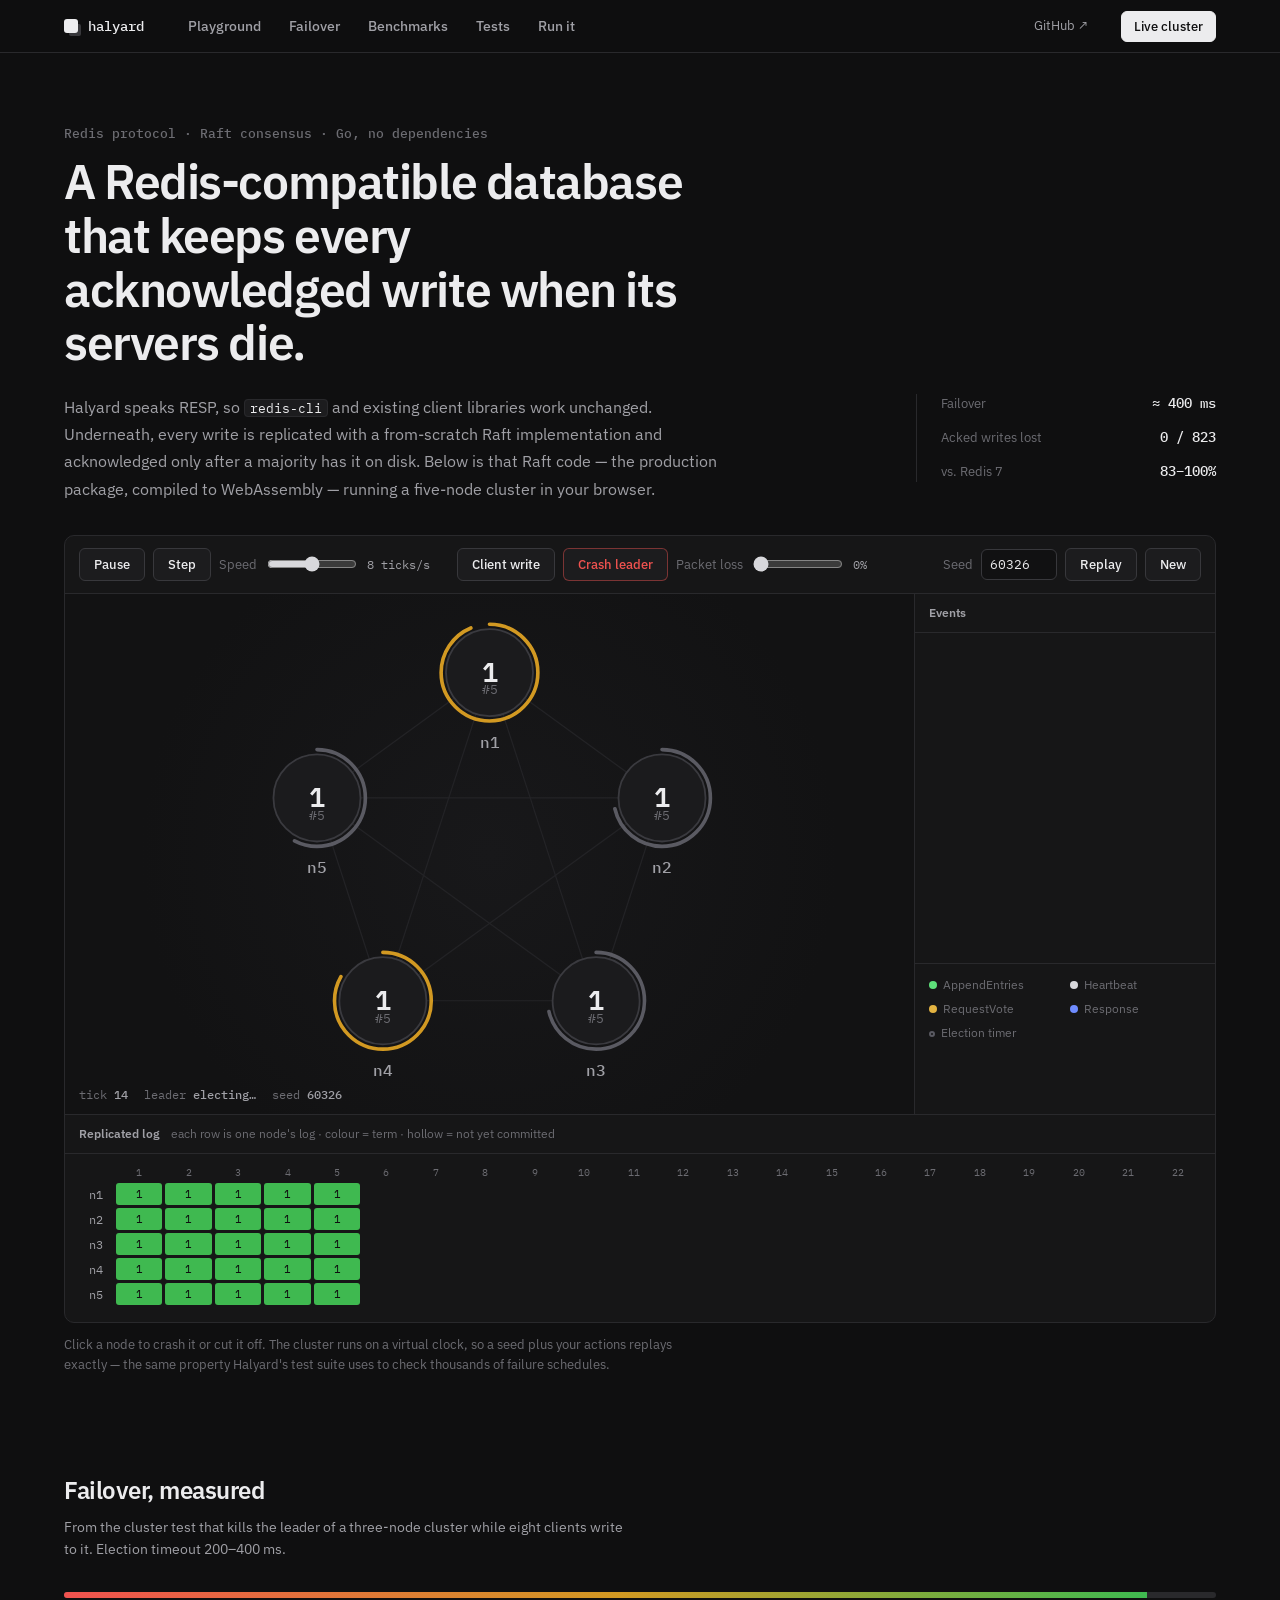
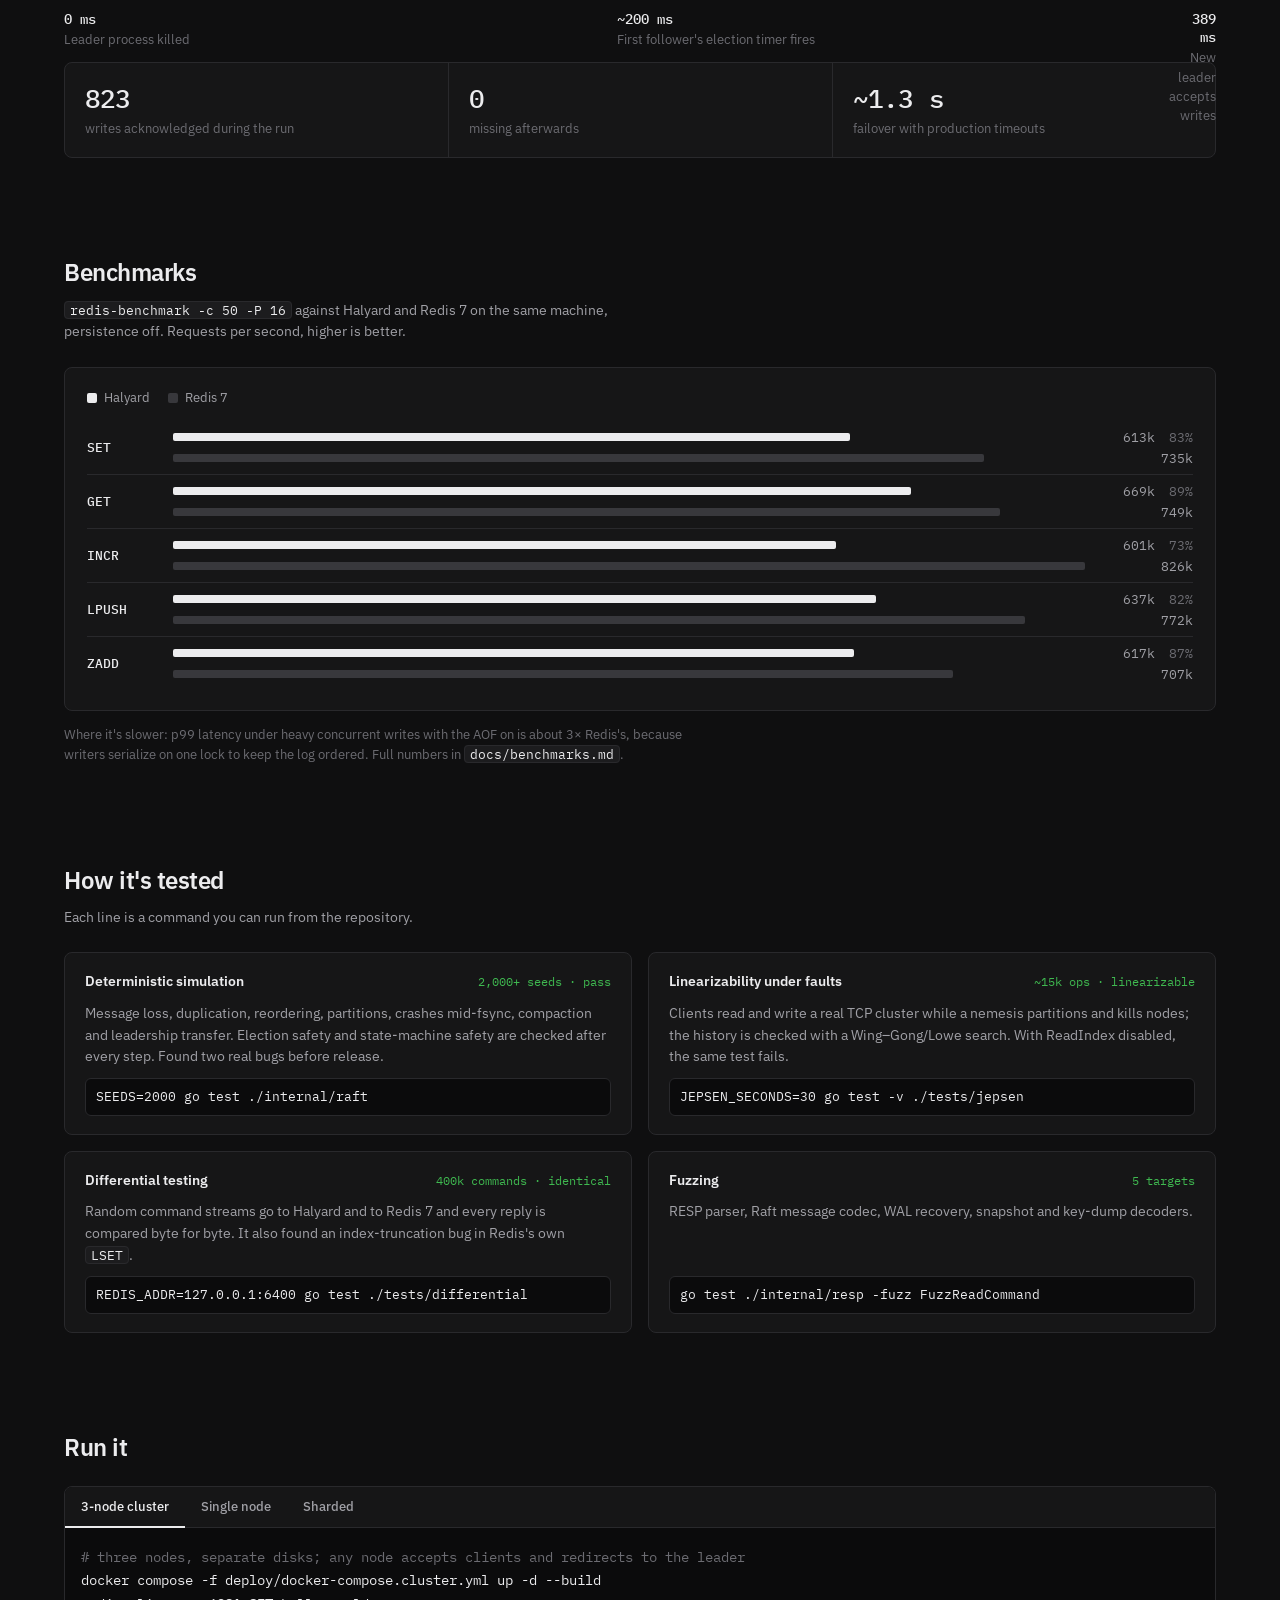
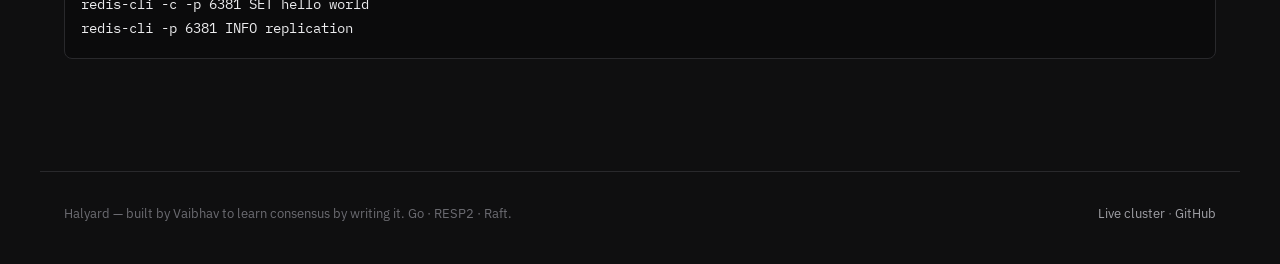
==== web/index.html @ e12160cb "Raft playground: production raft package compiled to WebAssembly, interactive 5-node cluster; landin" ====
<!doctype html>
<html lang="en">
<head>
  <meta charset="utf-8">
  <meta name="viewport" content="width=device-width, initial-scale=1">
  <title>Halyard — a Redis-compatible database replicated with Raft</title>
  <meta name="description" content="Halyard is a Redis-compatible database written from scratch in Go and replicated with Raft. Run its real consensus code in your browser.">
  <meta property="og:title" content="Halyard — a Redis-compatible database replicated with Raft">
  <meta property="og:description" content="Run Halyard's real Raft implementation in your browser: crash nodes, cut the network, and watch it recover.">
  <meta property="og:type" content="website">
  <meta name="twitter:card" content="summary">
  <meta name="theme-color" content="#0f0f10">
  <link rel="preconnect" href="https://fonts.googleapis.com">
  <link rel="preconnect" href="https://fonts.gstatic.com" crossorigin>
  <link href="https://fonts.googleapis.com/css2?family=IBM+Plex+Mono:wght@400;500&family=IBM+Plex+Sans:wght@400;500;600&display=swap" rel="stylesheet">
  <link rel="stylesheet" href="style.css?v=10">
  <link rel="stylesheet" href="landing.css?v=10">
  <link rel="icon" href="data:image/svg+xml,%3Csvg xmlns='http://www.w3.org/2000/svg' viewBox='0 0 16 16'%3E%3Crect width='16' height='16' rx='3' fill='%231c1c1e'/%3E%3Crect x='4' y='4' width='8' height='8' rx='1' fill='%23ededef'/%3E%3C/svg%3E">
  <script src="wasm_exec.js"></script>
</head>
<body>
  <header class="topbar">
    <div class="wrap topbar-inner">
      <a class="wordmark" href="/"><span class="mark" aria-hidden="true"></span>halyard</a>
      <nav class="tabs" aria-label="Sections">
        <a href="#playground">Playground</a>
        <a href="#failover">Failover</a>
        <a href="#benchmarks">Benchmarks</a>
        <a href="#tests">Tests</a>
        <a href="#run">Run it</a>
      </nav>
      <a class="nav-link" href="https://github.com/tzar-beep" target="_blank" rel="noopener">GitHub ↗</a>
      <a class="btn btn-primary nav-cta" href="cluster.html">Live cluster</a>
    </div>
  </header>

  <main>
    <section class="intro wrap">
      <p class="eyebrow">Redis protocol · Raft consensus · Go, no dependencies</p>
      <h1>A Redis-compatible database that keeps every acknowledged write when its servers die.</h1>
      <div class="intro-grid">
        <p class="lede">Halyard speaks RESP, so <code>redis-cli</code> and existing client libraries work unchanged.
          Underneath, every write is replicated with a from-scratch Raft implementation and acknowledged only after a
          majority has it on disk. Below is that Raft code — the production package, compiled to WebAssembly — running
          a five-node cluster in your browser.</p>
        <dl class="facts">
          <div><dt>Failover</dt><dd>≈ 400 ms</dd></div>
          <div><dt>Acked writes lost</dt><dd>0 / 823</dd></div>
          <div><dt>vs. Redis 7</dt><dd>83–100%</dd></div>
        </dl>
      </div>
    </section>

    <section class="wrap" id="playground">
      <div class="pg" id="pg">
        <div class="pg-bar">
          <div class="pg-group">
            <button class="btn" id="pg-play">Pause</button>
            <button class="btn" id="pg-step" title="Advance one tick">Step</button>
            <label class="pg-range">Speed <input id="pg-speed" type="range" min="0" max="4" value="2"><span id="pg-speed-v">8 ticks/s</span></label>
          </div>
          <div class="pg-group">
            <button class="btn" id="pg-write">Client write</button>
            <button class="btn btn-danger" id="pg-kill">Crash leader</button>
            <label class="pg-range">Packet loss <input id="pg-loss" type="range" min="0" max="60" value="0"><span id="pg-loss-v">0%</span></label>
          </div>
          <div class="pg-group pg-seed">
            <label>Seed <input id="pg-seed" inputmode="numeric" spellcheck="false"></label>
            <button class="btn" id="pg-reset" title="Replay this seed">Replay</button>
            <button class="btn" id="pg-random">New</button>
          </div>
        </div>

        <div class="pg-main">
          <div class="pg-stage">
            <svg id="pg-svg" viewBox="0 0 520 430" role="img" aria-label="Five-node Raft cluster">
              <g class="pg-mesh"></g><g class="pg-msgs"></g><g class="pg-nodes"></g>
            </svg>
            <div class="pg-menu" id="pg-menu" hidden>
              <div class="pg-menu-title"></div>
              <button data-a="crash">Crash</button>
              <button data-a="isolate">Partition</button>
            </div>
            <div class="pg-status">
              <span>tick <b id="pg-tick">0</b></span><span>leader <b id="pg-leader">—</b></span><span>seed <b id="pg-seed-now">—</b></span>
            </div>
            <div class="pg-loading" id="pg-loading">Loading Raft (WebAssembly)…</div>
          </div>
          <aside class="pg-side">
            <div class="pg-side-head">Events</div>
            <ol class="pg-feed" id="pg-feed"></ol>
            <div class="pg-key">
              <span><i class="k app"></i>AppendEntries</span><span><i class="k hb"></i>Heartbeat</span>
              <span><i class="k vote"></i>RequestVote</span><span><i class="k ack"></i>Response</span>
              <span><i class="k ring"></i>Election timer</span>
            </div>
          </aside>
        </div>

        <div class="pg-logwrap">
          <div class="pg-side-head">Replicated log <span>each row is one node's log · colour = term · hollow = not yet committed</span></div>
          <div class="pg-log" id="pg-log"></div>
        </div>
      </div>
      <p class="caption">Click a node to crash it or cut it off. The cluster runs on a virtual clock, so a seed plus your
        actions replays exactly — the same property Halyard's test suite uses to check thousands of failure schedules.</p>
    </section>

    <section class="wrap block-lg" id="failover">
      <h2>Failover, measured</h2>
      <p class="section-lede">From the cluster test that kills the leader of a three-node cluster while eight clients write
        to it. Election timeout 200–400 ms.</p>
      <div class="timeline">
        <div class="tl-track"><i class="tl-a"></i><i class="tl-b"></i></div>
        <div class="tl-marks">
          <div style="left:0%"><b>0 ms</b><span>Leader process killed</span></div>
          <div style="left:48%"><b>~200 ms</b><span>First follower's election timer fires</span></div>
          <div style="left:100%" class="end"><b>389 ms</b><span>New leader accepts writes</span></div>
        </div>
      </div>
      <div class="numbers">
        <div><b>823</b><span>writes acknowledged during the run</span></div>
        <div><b>0</b><span>missing afterwards</span></div>
        <div><b>~1.3 s</b><span>failover with production timeouts</span></div>
      </div>
    </section>

    <section class="wrap block-lg" id="benchmarks">
      <h2>Benchmarks</h2>
      <p class="section-lede"><code>redis-benchmark -c 50 -P 16</code> against Halyard and Redis 7 on the same machine,
        persistence off. Requests per second, higher is better.</p>
      <div class="bench">
        <div class="bench-legend"><span><i class="h"></i>Halyard</span><span><i class="r"></i>Redis 7</span></div>
        <div id="bench-rows"></div>
      </div>
      <p class="fine">Where it's slower: p99 latency under heavy concurrent writes with the AOF on is about 3× Redis's,
        because writers serialize on one lock to keep the log ordered. Full numbers in <code>docs/benchmarks.md</code>.</p>
    </section>

    <section class="wrap block-lg" id="tests">
      <h2>How it's tested</h2>
      <p class="section-lede">Each line is a command you can run from the repository.</p>
      <div class="tests">
        <div class="test">
          <div class="test-head"><b>Deterministic simulation</b><span class="pass">2,000+ seeds · pass</span></div>
          <p>Message loss, duplication, reordering, partitions, crashes mid-fsync, compaction and leadership transfer.
            Election safety and state-machine safety are checked after every step. Found two real bugs before release.</p>
          <code class="cmd">SEEDS=2000 go test ./internal/raft</code>
        </div>
        <div class="test">
          <div class="test-head"><b>Linearizability under faults</b><span class="pass">~15k ops · linearizable</span></div>
          <p>Clients read and write a real TCP cluster while a nemesis partitions and kills nodes; the history is checked
            with a Wing–Gong/Lowe search. With ReadIndex disabled, the same test fails.</p>
          <code class="cmd">JEPSEN_SECONDS=30 go test -v ./tests/jepsen</code>
        </div>
        <div class="test">
          <div class="test-head"><b>Differential testing</b><span class="pass">400k commands · identical</span></div>
          <p>Random command streams go to Halyard and to Redis 7 and every reply is compared byte for byte. It also found
            an index-truncation bug in Redis's own <code>LSET</code>.</p>
          <code class="cmd">REDIS_ADDR=127.0.0.1:6400 go test ./tests/differential</code>
        </div>
        <div class="test">
          <div class="test-head"><b>Fuzzing</b><span class="pass">5 targets</span></div>
          <p>RESP parser, Raft message codec, WAL recovery, snapshot and key-dump decoders.</p>
          <code class="cmd">go test ./internal/resp -fuzz FuzzReadCommand</code>
        </div>
      </div>
    </section>

    <section class="wrap block-lg" id="run">
      <h2>Run it</h2>
      <div class="start">
        <div class="start-tabs" role="tablist">
          <button class="active" data-tab="cluster" role="tab">3-node cluster</button>
          <button data-tab="single" role="tab">Single node</button>
          <button data-tab="sharded" role="tab">Sharded</button>
        </div>
<pre class="code" data-panel="cluster"><span class="m"># three nodes, separate disks; any node accepts clients and redirects to the leader</span>
docker compose -f deploy/docker-compose.cluster.yml up -d --build
redis-cli -c -p 6381 SET hello world
redis-cli -p 6381 INFO replication</pre>
<pre class="code" data-panel="single" hidden><span class="m"># one node, append-only file fsynced every second</span>
go run ./cmd/halyard -addr :6379 -appendfsync everysec
redis-cli SET hello world</pre>
<pre class="code" data-panel="sharded" hidden><span class="m"># three Raft groups own the 16,384 hash slots; leaders spread across nodes</span>
halyard -id 1 -shards 3 -cluster 1=h1:7000/h1:6379,2=h2:7000/h2:6379,3=h3:7000/h3:6379
redis-cli -c -h h1 CLUSTER SLOTS
redis-cli -c -h h1 CLUSTER MIGRATE 5000 2   <span class="m"># move a slot while serving traffic</span></pre>
      </div>
    </section>
  </main>

  <footer class="wrap footer">
    <span>Halyard — built by Vaibhav to learn consensus by writing it. Go · RESP2 · Raft.</span>
    <span><a href="cluster.html">Live cluster</a> · <a href="https://github.com/tzar-beep" target="_blank" rel="noopener">GitHub</a></span>
  </footer>

  <script src="playground.js?v=3"></script>
  <script src="landing.js?v=10"></script>
</body>
</html>
---- web/style.css ----
:root {
  --bg: #0f0f10;
  --panel: #161617;
  --panel-2: #1c1c1e;
  --hover: #202022;
  --border: #29292c;
  --border-strong: #38383c;
  --text: #ececee;
  --text-2: #a0a0a6;
  --text-3: #6c6c72;
  --ok: #3fb950;
  --warn: #d29922;
  --err: #f0524f;
  --sans: "IBM Plex Sans", system-ui, -apple-system, "Segoe UI", sans-serif;
  --mono: "IBM Plex Mono", ui-monospace, SFMono-Regular, Menlo, Consolas, monospace;
  color-scheme: dark;
}

* { box-sizing: border-box; }
html { scroll-behavior: smooth; }
body {
  margin: 0;
  background: var(--bg);
  color: var(--text);
  font: 14px/1.55 var(--sans);
  -webkit-font-smoothing: antialiased;
}
.wrap { max-width: 1200px; margin: 0 auto; padding: 0 24px; }
a { color: inherit; text-decoration: none; }
h1, h2 { margin: 0; font-weight: 600; letter-spacing: -0.01em; }
code, .mono { font-family: var(--mono); font-size: 12.5px; }
code { color: var(--text); background: var(--panel-2); border: 1px solid var(--border); border-radius: 4px; padding: 0 5px; }

/* top bar */
.topbar { position: sticky; top: 0; z-index: 10; background: rgba(15, 15, 16, 0.92); backdrop-filter: blur(8px); border-bottom: 1px solid var(--border); }
.topbar-inner { display: flex; align-items: center; height: 52px; gap: 32px; }
.wordmark { display: flex; align-items: center; gap: 10px; font: 500 14px var(--mono); }
.mark { width: 14px; height: 14px; border-radius: 3px; background: var(--text); box-shadow: 4px 4px 0 -1px var(--border-strong); }
.version { color: var(--text-3); font-size: 12px; border: 1px solid var(--border); border-radius: 4px; padding: 0 6px; }
.tabs { display: flex; height: 100%; gap: 4px; }
.tabs a { display: flex; align-items: center; padding: 0 12px; color: var(--text-2); font-weight: 500; border-bottom: 2px solid transparent; margin-bottom: -1px; }
.tabs a:hover { color: var(--text); }
.tabs a.active { color: var(--text); border-bottom-color: var(--text); }
.status { margin-left: auto; display: flex; align-items: center; gap: 8px; font-size: 13px; color: var(--text-2); }
.sdot { width: 8px; height: 8px; border-radius: 50%; background: var(--text-3); }
.status.ok .sdot { background: var(--ok); }
.status.warn .sdot { background: var(--warn); }
.status.err .sdot { background: var(--err); }

/* layout */
.block { padding-top: 40px; scroll-margin-top: 60px; }
.page-head { display: flex; justify-content: space-between; align-items: flex-start; gap: 24px; margin-bottom: 24px; }
.page-head h1 { font-size: 22px; }
.sub { margin: 6px 0 0; color: var(--text-2); max-width: 70ch; }
.section-head { display: flex; align-items: baseline; justify-content: space-between; margin-bottom: 12px; }
.section-head h2 { font-size: 16px; }
.hint { color: var(--text-3); font-size: 12.5px; }
.grid-2 { display: grid; grid-template-columns: 1.35fr 1fr; gap: 16px; }
.grid-console { display: grid; grid-template-columns: 1.6fr 1fr; gap: 16px; }

/* buttons */
.btn {
  font: 500 13px var(--sans); padding: 7px 14px; border-radius: 6px; cursor: pointer;
  border: 1px solid var(--border-strong); background: var(--panel-2); color: var(--text);
  transition: background .12s, border-color .12s;
  white-space: nowrap;
}
.btn:hover:not(:disabled) { background: var(--hover); }
.btn-danger { color: var(--err); border-color: rgba(240, 82, 79, 0.45); }
.btn-danger:hover:not(:disabled) { background: rgba(240, 82, 79, 0.1); border-color: var(--err); }
.btn:disabled { opacity: 0.4; cursor: not-allowed; }
.btn-link { background: none; border: 0; color: var(--text-3); font: 500 12.5px var(--sans); cursor: pointer; padding: 0; }
.btn-link:hover { color: var(--text); }

/* stat strip */
.stats { display: grid; grid-template-columns: repeat(5, 1fr); border: 1px solid var(--border); border-radius: 8px; background: var(--panel); margin-bottom: 16px; }
.stat { padding: 14px 18px; border-left: 1px solid var(--border); display: flex; flex-direction: column; gap: 4px; min-width: 0; }
.stat:first-child { border-left: 0; }
.label { font-size: 12px; color: var(--text-3); }
.value { font: 500 22px var(--mono); font-variant-numeric: tabular-nums; letter-spacing: -0.02em; white-space: nowrap; overflow: hidden; text-overflow: ellipsis; }
.value.ok { color: var(--ok); }

/* panels */
.panel { background: var(--panel); border: 1px solid var(--border); border-radius: 8px; padding: 16px 18px; min-width: 0; }
.panel.flush { padding: 0; overflow: hidden; }
.panel-head { display: flex; align-items: center; justify-content: space-between; gap: 12px; margin-bottom: 12px; }
.panel-head h2 { font-size: 13px; font-weight: 600; color: var(--text); }
.panel-head.pad { padding: 16px 18px 0; }
.tag { font: 500 11px var(--mono); color: var(--text-3); border: 1px solid var(--border); border-radius: 4px; padding: 1px 6px; }
.note { margin: 0 0 14px; color: var(--text-2); font-size: 13px; }
.legend { display: flex; gap: 14px; font-size: 12px; color: var(--text-3); }
.legend i { display: inline-block; width: 7px; height: 7px; border-radius: 50%; margin-right: 6px; vertical-align: 1px; }
.legend i.ok { background: var(--ok); } .legend i.neutral { background: var(--text-2); } .legend i.err { background: var(--err); }

/* topology */
#topo { display: block; width: 100%; height: auto; }
.t-edge { stroke: var(--border-strong); stroke-width: 1.5; }
.t-flow { stroke: var(--ok); stroke-width: 1.5; stroke-dasharray: 3 9; animation: flow 1.2s linear infinite; }
@keyframes flow { to { stroke-dashoffset: -12; } }
.t-box { fill: var(--panel-2); stroke: var(--border-strong); stroke-width: 1; }
.t-box.leader { stroke: var(--ok); }
.t-box.down { stroke: var(--err); stroke-dasharray: 4 4; fill: var(--panel); }
.t-box.candidate, .t-box.pre-candidate { stroke: var(--warn); }
.t-name { font: 500 14px var(--mono); fill: var(--text); }
.t-role { font: 400 12px var(--sans); fill: var(--text-3); }
.t-role.leader { fill: var(--ok); } .t-role.down { fill: var(--err); } .t-role.candidate { fill: var(--warn); }
.t-meta { font: 400 11px var(--mono); fill: var(--text-3); }
.t-dot { fill: var(--text-3); }
.t-dot.leader { fill: var(--ok); } .t-dot.down { fill: var(--err); } .t-dot.candidate { fill: var(--warn); }

/* failover */
.failover { border: 1px solid var(--border); border-radius: 6px; padding: 12px 14px; background: var(--panel-2); margin-bottom: 14px; display: grid; grid-template-columns: 1fr auto; gap: 6px 12px; }
.fo-state { font-weight: 500; }
.fo-time { font: 500 13px var(--mono); color: var(--text-2); }
.fo-bar { grid-column: 1 / -1; height: 3px; background: var(--border); border-radius: 2px; overflow: hidden; }
.fo-bar i { display: block; height: 100%; width: 0; background: var(--text-3); transition: width .1s linear; }
.fo-sub { grid-column: 1 / -1; font-size: 12.5px; color: var(--text-3); }
.failover.active .fo-state { color: var(--warn); }
.failover.active .fo-bar i { background: var(--warn); }
.failover.done .fo-state { color: var(--ok); }
.failover.done .fo-bar i { background: var(--ok); }

/* tables */
.table-wrap { overflow-x: auto; }
table { width: 100%; border-collapse: collapse; }
th { text-align: left; font-size: 12px; font-weight: 500; color: var(--text-3); padding: 9px 14px; border-bottom: 1px solid var(--border); white-space: nowrap; }
td { padding: 10px 14px; border-bottom: 1px solid var(--border); white-space: nowrap; }
tbody tr:last-child td { border-bottom: 0; }
tbody tr:hover td { background: rgba(255, 255, 255, 0.015); }
.r { text-align: right; }
.data td.num { font: 13px var(--mono); text-align: right; font-variant-numeric: tabular-nums; }
.data td.addr { font: 12.5px var(--mono); color: var(--text-2); }
.data td.name { font: 500 13px var(--mono); }
.mini th, .mini td { padding: 7px 0; font-size: 12.5px; }
.mini td { font-family: var(--mono); color: var(--text-2); }
.mini td:first-child { color: var(--text); }
.empty { color: var(--text-3) !important; font-family: var(--sans) !important; }
.role { display: inline-flex; align-items: center; gap: 7px; font-size: 13px; }
.role::before { content: ""; width: 7px; height: 7px; border-radius: 50%; background: var(--text-3); }
.role.leader { color: var(--ok); } .role.leader::before { background: var(--ok); }
.role.follower { color: var(--text-2); }
.role.down { color: var(--err); } .role.down::before { background: var(--err); }
.role.candidate, .role.pre-candidate { color: var(--warn); } .role.candidate::before, .role.pre-candidate::before { background: var(--warn); }
.spark { display: block; width: 120px; height: 24px; }
.spark path { fill: none; stroke: var(--text-2); stroke-width: 1.25; }
.spark path.area { fill: rgba(236, 236, 238, 0.06); stroke: none; }

/* terminal */
.terminal { background: #0b0b0c; border: 1px solid var(--border); border-radius: 8px; display: flex; flex-direction: column; overflow: hidden; min-width: 0; }
.term-head { display: flex; justify-content: space-between; padding: 9px 14px; border-bottom: 1px solid var(--border); font: 12px var(--mono); color: var(--text-2); }
.term-hint { color: var(--text-3); }
.presets { display: flex; flex-wrap: wrap; gap: 6px; padding: 10px 14px; border-bottom: 1px solid var(--border); }
.presets button {
  font: 12px var(--mono); color: var(--text-2); background: var(--panel); border: 1px solid var(--border);
  border-radius: 4px; padding: 3px 8px; cursor: pointer;
}
.presets button:hover { color: var(--text); border-color: var(--border-strong); }
.term-out { height: 300px; overflow-y: auto; padding: 12px 14px; font: 13px/1.6 var(--mono); white-space: pre-wrap; word-break: break-word; color: var(--text); }
.term-out .cmd { color: var(--text-2); }
.term-out .cmd .meta { color: var(--text-3); }
.term-out .err { color: var(--err); }
.term-out .sys { color: var(--text-3); }
.term-in { display: flex; align-items: center; gap: 10px; border-top: 1px solid var(--border); padding: 10px 14px; }
.prompt { font: 500 13px var(--mono); color: var(--text-3); }
.term-in input { flex: 1; min-width: 0; background: transparent; border: 0; outline: 0; color: var(--text); font: 13px var(--mono); }

/* events */
.events { list-style: none; margin: 0; padding: 0; max-height: 370px; overflow-y: auto; }
.events li { display: grid; grid-template-columns: 64px 1fr; gap: 10px; padding: 8px 0; border-bottom: 1px solid var(--border); font-size: 13px; }
.events li:last-child { border-bottom: 0; }
.events time { font: 12px var(--mono); color: var(--text-3); }
.events .ok { color: var(--ok); } .events .err { color: var(--err); } .events .warn { color: var(--warn); }

/* design */
.steps { margin: 0; padding-left: 20px; color: var(--text-2); }
.steps li { padding: 4px 0 8px 4px; }
.steps b { color: var(--text); font-weight: 500; }

.footer { display: flex; justify-content: space-between; color: var(--text-3); font-size: 12.5px; padding-top: 32px; padding-bottom: 40px; margin-top: 48px; border-top: 1px solid var(--border); }
#clock { font-family: var(--mono); }

@media (max-width: 960px) {
  .grid-2, .grid-console { grid-template-columns: 1fr; }
  .stats { grid-template-columns: repeat(3, 1fr); }
  .stat:nth-child(4) { border-left: 0; }
  .stat:nth-child(n+4) { border-top: 1px solid var(--border); }
  .tabs { display: none; }
}
@media (max-width: 560px) {
  .wrap { padding: 0 16px; }
  .page-head { flex-direction: column; }
  .stats { grid-template-columns: 1fr 1fr; }
  .stat { border-left: 0 !important; border-top: 1px solid var(--border); }
  .stat:nth-child(-n+2) { border-top: 0; }
  .stat:nth-child(even) { border-left: 1px solid var(--border) !important; }
}
@media (prefers-reduced-motion: reduce) { .t-flow { animation: none; } html { scroll-behavior: auto; } }

/* ===== replication pipeline ===== */
.topo-panel { padding: 16px 18px 18px; margin-bottom: 16px; }
#topo { display: block; width: 100%; height: auto; border-radius: 8px; background: #111112; border: 1px solid var(--border); }
.gridline { fill: none; stroke: #1b1b1d; stroke-width: 1; }
.legend i.pk { width: 8px; height: 8px; }
.legend i.pk.append { background: #5ee07a; } .legend i.pk.beat { background: #d8d8dc; } .legend i.pk.ack { background: #6f8cff; }

.pipe-body { fill: #151517; stroke: #262629; }
.lane { stroke: #232326; stroke-width: 1; stroke-dasharray: 3 6; }
.pipe.live .pipe-body { stroke: #2d3a2f; fill: #141815; }
.pipe.live .lane { stroke: #2b3a2e; }
.pipe.broken .pipe-body { stroke: rgba(240, 82, 79, .35); stroke-dasharray: 6 5; fill: #181314; }
.pipe-label { font: 500 11px var(--mono); fill: var(--text-3); letter-spacing: .02em; }
.pipe.live .pipe-label { fill: #6f9d77; }
.pipe.broken .pipe-label { fill: var(--err); }
.peer-arc { fill: none; stroke: #232326; stroke-width: 1.2; stroke-dasharray: 2 6; }
.pkt { pointer-events: none; }
.pkt.append { fill: #5ee07a; } .pkt.beat { fill: #e3e3e6; } .pkt.ack { fill: #6f8cff; }

.nc { transition: transform .7s cubic-bezier(.2,.8,.2,1); }
.nc .body { fill: #1a1a1c; stroke: #333337; stroke-width: 1; transition: stroke .3s, fill .3s; }
.nc .accent { fill: #3a3a3f; }
.nc .ring { fill: none; stroke: none; }
.nc .led { fill: #8b8b93; }
.nc-name { font: 600 20px var(--mono); fill: var(--text); letter-spacing: -0.02em; }
.nc .pill { fill: #232326; stroke: #38383d; }
.nc-role { font: 600 10.5px var(--sans); fill: var(--text-2); letter-spacing: .08em; text-transform: uppercase; }
.nc-k { font: 500 10px var(--sans); fill: var(--text-3); letter-spacing: .08em; }
.nc-v { font: 500 15px var(--mono); fill: var(--text); }
.blk { fill: #252528; transition: fill .3s; }
.blk.on { fill: #5c5c64; }

.nc.leader .body { stroke: rgba(63, 185, 80, .6); fill: #171c18; }
.nc.leader .accent { fill: var(--ok); }
.nc.leader .led { fill: var(--ok); animation: led 1.1s ease-in-out infinite; }
.nc.leader .pill { fill: rgba(63, 185, 80, .14); stroke: rgba(63, 185, 80, .45); }
.nc.leader .nc-role { fill: var(--ok); }
.nc.leader .blk.on { fill: var(--ok); }
.nc.leader .ring { stroke: rgba(63, 185, 80, .35); stroke-width: 1.5; transform-box: fill-box; transform-origin: center; animation: ring 2.4s ease-out infinite; }
@keyframes ring { 0% { transform: scale(.97); opacity: 1; } 100% { transform: scale(1.08); opacity: 0; } }
@keyframes led { 50% { opacity: .35; } }
.nc.down .body { stroke: rgba(240, 82, 79, .55); stroke-dasharray: 6 4; fill: #191415; }
.nc.down .accent, .nc.down .led { fill: var(--err); }
.nc.down .pill { fill: rgba(240, 82, 79, .12); stroke: rgba(240, 82, 79, .45); }
.nc.down .nc-role { fill: var(--err); }
.nc.down .nc-name, .nc.down .nc-v { fill: var(--text-3); }
.nc.candidate .body, .nc.pre-candidate .body { stroke: rgba(210, 153, 34, .6); }
.nc.candidate .accent, .nc.pre-candidate .accent, .nc.candidate .led, .nc.pre-candidate .led { fill: var(--warn); }
.nc.candidate .nc-role, .nc.pre-candidate .nc-role { fill: var(--warn); }

/* commit track */
.track { position: relative; display: grid; grid-template-columns: repeat(6, 1fr); margin-top: 18px; padding-top: 18px; }
.track-line { position: absolute; top: 4px; left: calc(100% / 12); right: calc(100% / 12); height: 2px; background: var(--border-strong); border-radius: 2px; overflow: hidden; }
.track-line i { position: absolute; top: 0; left: -20%; width: 20%; height: 100%; background: linear-gradient(90deg, transparent, var(--ok), transparent); opacity: 0; }
.track.flash .track-line i { animation: sweep .9s ease-out; }
@keyframes sweep { 0% { left: -20%; opacity: 1; } 100% { left: 100%; opacity: 1; } }
.track span { position: relative; text-align: center; font: 500 11.5px var(--mono); color: var(--text-3); }
.track span::before { content: ""; position: absolute; top: -19px; left: 50%; width: 9px; height: 9px; margin-left: -5px; border-radius: 50%; background: var(--panel); border: 2px solid var(--border-strong); }
.track.flash span { animation: lbl .9s ease-out both; }
.track.flash span::before { animation: dot .9s ease-out both; }
.track.flash span:nth-of-type(2), .track.flash span:nth-of-type(2)::before { animation-delay: .12s; }
.track.flash span:nth-of-type(3), .track.flash span:nth-of-type(3)::before { animation-delay: .24s; }
.track.flash span:nth-of-type(4), .track.flash span:nth-of-type(4)::before { animation-delay: .36s; }
.track.flash span:nth-of-type(5), .track.flash span:nth-of-type(5)::before { animation-delay: .48s; }
.track.flash span:nth-of-type(6), .track.flash span:nth-of-type(6)::before { animation-delay: .6s; }
@keyframes lbl { 30% { color: var(--text); } }
@keyframes dot { 30% { border-color: var(--ok); background: var(--ok); box-shadow: 0 0 0 4px rgba(63,185,80,.18); } }

/* failover strip */
.fo-strip { display: grid; grid-template-columns: 2fr 1fr; gap: 16px; }
.fo-row { display: grid; grid-template-columns: 170px 1fr; gap: 24px; align-items: center; }
.fo-clock { font: 500 46px var(--mono); letter-spacing: -0.04em; line-height: 1; font-variant-numeric: tabular-nums; }
.fo-clock small { font-size: 18px; color: var(--text-3); margin-left: 4px; }
.fo-main .fo-state { margin-top: 8px; color: var(--text-2); font-weight: 500; font-size: 13px; }
.fo-main .fo-state.active { color: var(--warn); }
.fo-main .fo-state.done { color: var(--ok); }
.fo-main .note { margin: 16px 0 0; }
.hstepper { list-style: none; margin: 0; padding: 0; display: grid; grid-template-columns: repeat(4, 1fr); counter-reset: st; }
.hstepper li { counter-increment: st; position: relative; padding-top: 34px; font-size: 12.5px; }
.hstepper li::before {
  content: counter(st); position: absolute; top: 0; left: 0; width: 24px; height: 24px; border-radius: 50%;
  display: grid; place-items: center; font: 500 11px var(--mono); color: var(--text-3);
  border: 1px solid var(--border-strong); background: var(--panel-2); z-index: 1;
}
.hstepper li:not(:last-child)::after { content: ""; position: absolute; top: 12px; left: 28px; right: 6px; height: 1px; background: var(--border-strong); }
.hstepper b { display: block; font-weight: 500; color: var(--text-3); }
.hstepper span { color: var(--text-3); font-size: 11.5px; }
.hstepper li.active b { color: var(--text); }
.hstepper li.active::before { border-color: var(--warn); color: var(--warn); box-shadow: 0 0 0 4px rgba(210,153,34,.14); }
.hstepper li.done b { color: var(--text-2); }
.hstepper li.done::before { content: "\2713"; border-color: var(--ok); color: var(--ok); background: rgba(63,185,80,.12); }
.hstepper li.done::after { background: var(--ok); opacity: .5; }

@media (max-width: 960px) {
  .fo-strip, .fo-row { grid-template-columns: 1fr; }
  .track span { font-size: 10px; }
}

/* ===== actions, log viewer, charts, slots, tour ===== */
.actions { display: flex; gap: 8px; flex-wrap: wrap; justify-content: flex-end; }
.btn-warn { color: var(--warn); border-color: rgba(210, 153, 34, .45); }
.btn-warn:hover:not(:disabled) { background: rgba(210, 153, 34, .1); border-color: var(--warn); }
.btn-primary { background: var(--text); color: #0f0f10; border-color: var(--text); }
.btn-primary:hover:not(:disabled) { background: #d6d6d9; }

.log-panel { margin-top: 16px; }
.logcols { display: grid; grid-template-columns: repeat(3, 1fr); gap: 12px; }
.logcol { border: 1px solid var(--border); border-radius: 6px; background: #121213; min-width: 0; }
.logcol.leader { border-color: rgba(63, 185, 80, .45); }
.logcol.down { border-color: rgba(240, 82, 79, .4); }
.logcol-head { display: flex; justify-content: space-between; align-items: center; padding: 8px 12px; border-bottom: 1px solid var(--border); font: 500 13px var(--mono); }
.logcol ol { list-style: none; margin: 0; padding: 4px 0; height: 300px; overflow: hidden; }
.logcol li { display: grid; grid-template-columns: 44px 34px 1fr; gap: 8px; padding: 4px 12px; font: 12px var(--mono); align-items: center; }
.logcol li.fresh { animation: lgin .8s ease-out; }
@keyframes lgin { from { background: rgba(63, 185, 80, .12); } }
.logcol li.pending { opacity: .4; }
.logcol li.noop .lg-desc { color: var(--text-3); font-style: italic; }
.logcol li.conf .lg-desc { color: var(--warn); }
.lg-idx { color: var(--text-3); text-align: right; }
.lg-term { text-align: center; border-radius: 3px; font-size: 11px; padding: 0 3px; color: #0f0f10; }
.lg-term.t0 { background: #8b949e; } .lg-term.t1 { background: #3fb950; } .lg-term.t2 { background: #6f8cff; }
.lg-term.t3 { background: #d29922; } .lg-term.t4 { background: #c678dd; } .lg-term.t5 { background: #56b6c2; }
.lg-desc { color: var(--text-2); overflow: hidden; text-overflow: ellipsis; white-space: nowrap; }
.lg-empty { color: var(--err) !important; font-family: var(--sans) !important; padding: 12px !important; display: block !important; }

.charts { margin-top: 16px; }
.chart { display: block; width: 100%; height: 160px; background: #121213; border: 1px solid var(--border); border-radius: 6px; }
.ch-grid { stroke: #1f1f22; stroke-width: 1; }
.ch-line { fill: none; stroke: #d8d8dc; stroke-width: 1.6; vector-effect: non-scaling-stroke; }
.ch-area { fill: rgba(216, 216, 220, .06); }
.ch-dot { fill: var(--ok); }
.ch-max { font: 11px var(--mono); fill: var(--text-3); }
.ch-mark { stroke: var(--warn); stroke-width: 1; stroke-dasharray: 3 3; vector-effect: non-scaling-stroke; }
.ch-mark-t { font: 10.5px var(--mono); fill: var(--warn); }

#slotmap { width: 100%; height: auto; display: block; image-rendering: pixelated; border-radius: 4px; }
.slot-legend { display: flex; gap: 18px; margin-top: 10px; font-size: 12.5px; color: var(--text-2); flex-wrap: wrap; }
.slot-legend i { display: inline-block; width: 10px; height: 10px; border-radius: 2px; margin-right: 6px; vertical-align: -1px; }

.tour { position: fixed; inset: auto 24px 24px auto; z-index: 50; }
.tour-card { width: 360px; background: #1a1a1c; border: 1px solid var(--border-strong); border-radius: 10px; padding: 18px 18px 14px; box-shadow: 0 24px 60px -20px rgba(0,0,0,.8); }
.tour-step { font: 500 11px var(--mono); color: var(--text-3); text-transform: uppercase; letter-spacing: .08em; }
.tour-card h3 { margin: 6px 0 6px; font-size: 16px; }
.tour-card p { margin: 0 0 14px; color: var(--text-2); font-size: 13.5px; }
.tour-actions { display: grid; grid-template-columns: auto 1fr auto auto; gap: 8px; align-items: center; }
.tour-target { outline: 2px solid var(--ok); outline-offset: 4px; border-radius: 8px; transition: outline-color .3s; }

@media (max-width: 960px) {
  .logcols { grid-template-columns: 1fr; }
  .logcol ol { height: 180px; }
  .tour { inset: auto 12px 12px 12px; } .tour-card { width: auto; }
  #topo { min-width: 760px; }
  .topo-panel { overflow-x: auto; }
}
---- web/landing.css ----
/* Landing page — builds on style.css tokens. */
.btn-primary { background: var(--text); color: #0f0f10; border-color: var(--text); }
.btn-primary:hover:not(:disabled) { background: #d6d6d9; border-color: #d6d6d9; }
.nav-cta { padding: 6px 12px; }
.nav-link { margin-left: auto; color: var(--text-2); font-size: 13px; }
.nav-link:hover { color: var(--text); }
.topbar .tabs a { border-bottom: 0; }
code { white-space: nowrap; }

/* intro */
.intro { padding-top: 72px; padding-bottom: 32px; }
.eyebrow { font: 500 12.5px var(--mono); color: var(--text-3); margin: 0; }
.intro h1 { font-size: clamp(30px, 4vw, 48px); line-height: 1.12; letter-spacing: -0.03em; font-weight: 600; max-width: 22ch; margin: 14px 0 24px; }
.intro-grid { display: grid; grid-template-columns: 1fr 300px; gap: 48px; align-items: start; }
.lede { margin: 0; color: var(--text-2); font-size: 16px; line-height: 1.7; max-width: 66ch; }
.facts { margin: 0; border-left: 1px solid var(--border); padding-left: 24px; display: grid; gap: 14px; }
.facts div { display: flex; justify-content: space-between; gap: 12px; }
.facts dt { color: var(--text-3); font-size: 13px; }
.facts dd { margin: 0; font: 500 14px var(--mono); }

/* playground */
.pg { border: 1px solid var(--border); border-radius: 10px; background: var(--panel); overflow: hidden; }
.pg-bar { display: flex; flex-wrap: wrap; gap: 10px 20px; justify-content: space-between; padding: 12px 14px; border-bottom: 1px solid var(--border); }
.pg-group { display: flex; align-items: center; gap: 8px; flex-wrap: wrap; }
.pg-range { display: flex; align-items: center; gap: 8px; font-size: 12.5px; color: var(--text-3); }
.pg-range span { font: 12px var(--mono); color: var(--text-2); min-width: 64px; }
.pg-range input { width: 90px; accent-color: #d8d8dc; }
.pg-seed label { font-size: 12.5px; color: var(--text-3); display: flex; align-items: center; gap: 8px; }
.pg-seed input { width: 76px; background: #111112; border: 1px solid var(--border-strong); border-radius: 6px; color: var(--text); font: 13px var(--mono); padding: 6px 8px; }
.pg-main { display: grid; grid-template-columns: 1fr 300px; }
.pg-stage { position: relative; background: radial-gradient(circle at 50% 50%, #18181a 0%, #121213 70%); border-right: 1px solid var(--border); }
#pg-svg { display: block; width: 100%; height: auto; max-height: 520px; }
.pg-loading { position: absolute; inset: 0; display: grid; place-items: center; color: var(--text-3); font: 13px var(--mono); background: #121213; }
.pg.ready .pg-loading { display: none; }
.pg-status { position: absolute; left: 14px; bottom: 12px; display: flex; gap: 16px; font: 12px var(--mono); color: var(--text-3); }
.pg-status b { color: var(--text-2); font-weight: 500; }

.pg-mesh line { stroke: #232326; stroke-width: 1; }
.pn { cursor: pointer; outline: none; }
.pn-body { fill: #1b1b1d; stroke: #3a3a3f; stroke-width: 1.5; transition: fill .3s, stroke .3s; }
.pn:hover .pn-body, .pn:focus .pn-body { stroke: #6c6c72; }
.pn-pulse { fill: none; stroke: none; }
.pn-timer { fill: none; stroke: #5a5a62; stroke-width: 3; stroke-linecap: round; transform: rotate(-90deg); transition: stroke .2s; }
.pn-timer.hot { stroke: var(--warn); }
.pn-term { font: 600 22px var(--mono); fill: var(--text); text-anchor: middle; dominant-baseline: middle; }
.pn-sub { font: 11px var(--mono); fill: var(--text-3); text-anchor: middle; }
.pn-name { font: 500 13px var(--mono); fill: var(--text-2); text-anchor: middle; }
.pn-tag { font: 600 10px var(--sans); fill: var(--text-3); text-anchor: middle; letter-spacing: .1em; text-transform: uppercase; }
.pn.leader .pn-body { fill: #16231a; stroke: var(--ok); }
.pn.leader .pn-tag, .pn.leader .pn-name { fill: var(--ok); }
.pn.leader .pn-pulse { stroke: var(--ok); stroke-width: 1.5; transform-box: fill-box; transform-origin: center; animation: pnpulse 1.6s ease-out infinite; }
@keyframes pnpulse { 0% { transform: scale(.78); opacity: .7; } 100% { transform: scale(1.18); opacity: 0; } }
.pn.candidate .pn-body, .pn.pre-candidate .pn-body { fill: #241e10; stroke: var(--warn); }
.pn.candidate .pn-tag { fill: var(--warn); }
.pn.down .pn-body { fill: #151515; stroke: #3a2323; stroke-dasharray: 4 4; }
.pn.down .pn-term { fill: var(--err); }
.pn.down .pn-name { fill: var(--text-3); }
.pn.isolated .pn-body { stroke: var(--err); stroke-dasharray: 3 3; }
.pn.isolated .pn-tag { fill: var(--err); }

.pm { stroke: none; }
.pm.app { fill: #5ee07a; }
.pm.hb { fill: #d8d8dc; }
.pm.hbr { fill: #6b6b73; }
.pm.ack { fill: #6f8cff; }
.pm.vote { fill: #e3b341; }
.pm.voter { fill: none; stroke: #e3b341; stroke-width: 1.5; }
.pm.snap { fill: #c678dd; }
.pm.fail { opacity: .25; }

.pg-menu { position: absolute; z-index: 5; width: 168px; background: #1d1d20; border: 1px solid var(--border-strong); border-radius: 8px; padding: 6px; box-shadow: 0 16px 40px -12px rgba(0,0,0,.8); }
.pg-menu-title { font: 11.5px var(--mono); color: var(--text-3); padding: 4px 8px 6px; }
.pg-menu button { display: block; width: 100%; text-align: left; background: none; border: 0; color: var(--text); font: 13px var(--sans); padding: 7px 8px; border-radius: 5px; cursor: pointer; }
.pg-menu button:hover { background: var(--hover); }

.pg-side { display: flex; flex-direction: column; min-width: 0; }
.pg-side-head { font-size: 12px; font-weight: 600; padding: 10px 14px; border-bottom: 1px solid var(--border); color: var(--text-2); }
.pg-side-head span { font-weight: 400; color: var(--text-3); margin-left: 8px; }
.pg-feed { list-style: none; margin: 0; padding: 6px 0; flex: 1; overflow-y: auto; max-height: 330px; font-size: 12.5px; }
.pg-feed li { display: grid; grid-template-columns: 40px 1fr; gap: 8px; padding: 4px 14px; color: var(--text-2); animation: feedin .4s ease-out; }
@keyframes feedin { from { background: rgba(255,255,255,.04); } }
.pg-feed .t { font: 11px var(--mono); color: var(--text-3); padding-top: 1px; }
.pg-feed .leader span:last-child { color: var(--ok); }
.pg-feed .crash span:last-child, .pg-feed .partition span:last-child, .pg-feed .lost span:last-child { color: var(--err); }
.pg-feed .restart span:last-child, .pg-feed .heal span:last-child { color: var(--warn); }
.pg-key { display: grid; grid-template-columns: 1fr 1fr; gap: 6px 10px; padding: 12px 14px; border-top: 1px solid var(--border); font-size: 11.5px; color: var(--text-3); }
.k { display: inline-block; width: 8px; height: 8px; border-radius: 50%; margin-right: 6px; }
.k.app { background: #5ee07a; } .k.hb { background: #d8d8dc; } .k.vote { background: #e3b341; } .k.ack { background: #6f8cff; }
.k.ring { background: none; border: 2px solid #5a5a62; width: 6px; height: 6px; }

.pg-logwrap { border-top: 1px solid var(--border); }
.pg-log { padding: 10px 14px 14px; overflow-x: auto; }
.lg-row { display: grid; grid-template-columns: 34px repeat(22, minmax(22px, 1fr)); gap: 3px; margin-bottom: 3px; }
.lg-row span { height: 22px; border-radius: 3px; display: grid; place-items: center; font: 10.5px var(--mono); }
.lg-head span { height: 16px; color: var(--text-3); font-size: 9.5px; }
.lg-name { color: var(--text-2); font-size: 11.5px !important; justify-items: start; }
.lg-row .c.ok { background: var(--c); color: #0f0f10; }
.lg-row .c.un { border: 1.5px solid var(--c); color: var(--c); }
.lg-row.down { opacity: .4; }
.caption { color: var(--text-3); font-size: 13px; margin: 12px 0 0; max-width: 80ch; }

/* sections */
.block-lg { padding-top: 96px; scroll-margin-top: 60px; }
.block-lg h2 { font-size: 24px; letter-spacing: -0.02em; }
.section-lede { color: var(--text-2); margin: 8px 0 24px; max-width: 70ch; }
.fine { color: var(--text-3); font-size: 13px; margin: 14px 0 0; max-width: 80ch; }

.timeline { position: relative; padding: 8px 0 64px; }
.tl-track { position: relative; height: 6px; border-radius: 3px; background: var(--border); overflow: hidden; }
.tl-a { position: absolute; left: 0; width: 48%; height: 100%; background: linear-gradient(90deg, var(--err), var(--warn)); }
.tl-b { position: absolute; left: 48%; width: 46%; height: 100%; background: linear-gradient(90deg, var(--warn), var(--ok)); }
.tl-marks { position: relative; }
.tl-marks div { position: absolute; top: 12px; display: flex; flex-direction: column; gap: 2px; font-size: 12.5px; color: var(--text-3); max-width: 200px; }
.tl-marks div.end { transform: translateX(-100%); text-align: right; }
.tl-marks b { font: 500 14px var(--mono); color: var(--text); }
.numbers { display: grid; grid-template-columns: repeat(3, 1fr); border: 1px solid var(--border); border-radius: 8px; background: var(--panel); }
.numbers div { padding: 18px 20px; border-left: 1px solid var(--border); display: flex; flex-direction: column; gap: 4px; }
.numbers div:first-child { border-left: 0; }
.numbers b { font: 500 26px var(--mono); letter-spacing: -0.03em; }
.numbers span { color: var(--text-3); font-size: 13px; }

.bench { border: 1px solid var(--border); border-radius: 8px; padding: 20px 22px; background: var(--panel); }
.bench-legend { display: flex; gap: 18px; font-size: 12.5px; color: var(--text-2); margin-bottom: 14px; }
.bench-legend i { display: inline-block; width: 10px; height: 10px; border-radius: 2px; margin-right: 7px; vertical-align: -1px; }
.bench-legend i.h, .bar-h { background: var(--text); }
.bench-legend i.r, .bar-r { background: var(--border-strong); }
.brow { display: grid; grid-template-columns: 70px 1fr; gap: 16px; align-items: center; padding: 8px 0; }
.brow + .brow { border-top: 1px solid var(--border); }
.bname { font: 500 13px var(--mono); }
.bars { display: grid; gap: 5px; }
.bar-line { display: grid; grid-template-columns: 1fr 96px; gap: 12px; align-items: center; }
.bar-track { height: 8px; }
.bar-h, .bar-r { height: 100%; border-radius: 2px; }
.bval { font: 12.5px var(--mono); color: var(--text-2); text-align: right; }
.bval em { font-style: normal; color: var(--text-3); margin-left: 6px; }

.tests { display: grid; grid-template-columns: 1fr 1fr; gap: 16px; }
.test { border: 1px solid var(--border); border-radius: 8px; padding: 18px 20px; background: var(--panel); display: flex; flex-direction: column; gap: 10px; }
.test-head { display: flex; justify-content: space-between; gap: 12px; align-items: baseline; flex-wrap: wrap; }
.test-head b { font-weight: 600; }
.pass { font: 12px var(--mono); color: var(--ok); }
.test p { margin: 0; color: var(--text-2); font-size: 14px; flex: 1; }
.cmd { display: block; background: #0b0b0c; border: 1px solid var(--border); border-radius: 6px; padding: 8px 10px; font-size: 12.5px; color: var(--text); overflow-x: auto; }

.start { border: 1px solid var(--border); border-radius: 8px; background: #0b0b0c; overflow: hidden; margin-top: 20px; }
.start-tabs { display: flex; border-bottom: 1px solid var(--border); background: var(--panel); }
.start-tabs button { font: 500 13px var(--sans); color: var(--text-2); background: none; border: 0; border-bottom: 2px solid transparent; padding: 11px 16px; cursor: pointer; margin-bottom: -1px; }
.start-tabs button:hover { color: var(--text); }
.start-tabs button.active { color: var(--text); border-bottom-color: var(--text); }
.code { margin: 0; padding: 18px 16px; font: 13.5px/1.75 var(--mono); color: var(--text); overflow-x: auto; }
.m { color: var(--text-3); }

.footer { margin-top: 112px; }
.footer a { color: var(--text-2); }
.footer a:hover { color: var(--text); }

@media (max-width: 960px) {
  .intro-grid, .pg-main, .tests { grid-template-columns: 1fr; }
  .facts { border-left: 0; padding-left: 0; border-top: 1px solid var(--border); padding-top: 16px; }
  .pg-stage { border-right: 0; border-bottom: 1px solid var(--border); }
  .pg-feed { max-height: 180px; }
  .numbers { grid-template-columns: 1fr; }
  .numbers div { border-left: 0; border-top: 1px solid var(--border); }
  .numbers div:first-child { border-top: 0; }
  .tl-marks div { font-size: 11px; max-width: 110px; }
  .nav-link { display: none; }
}
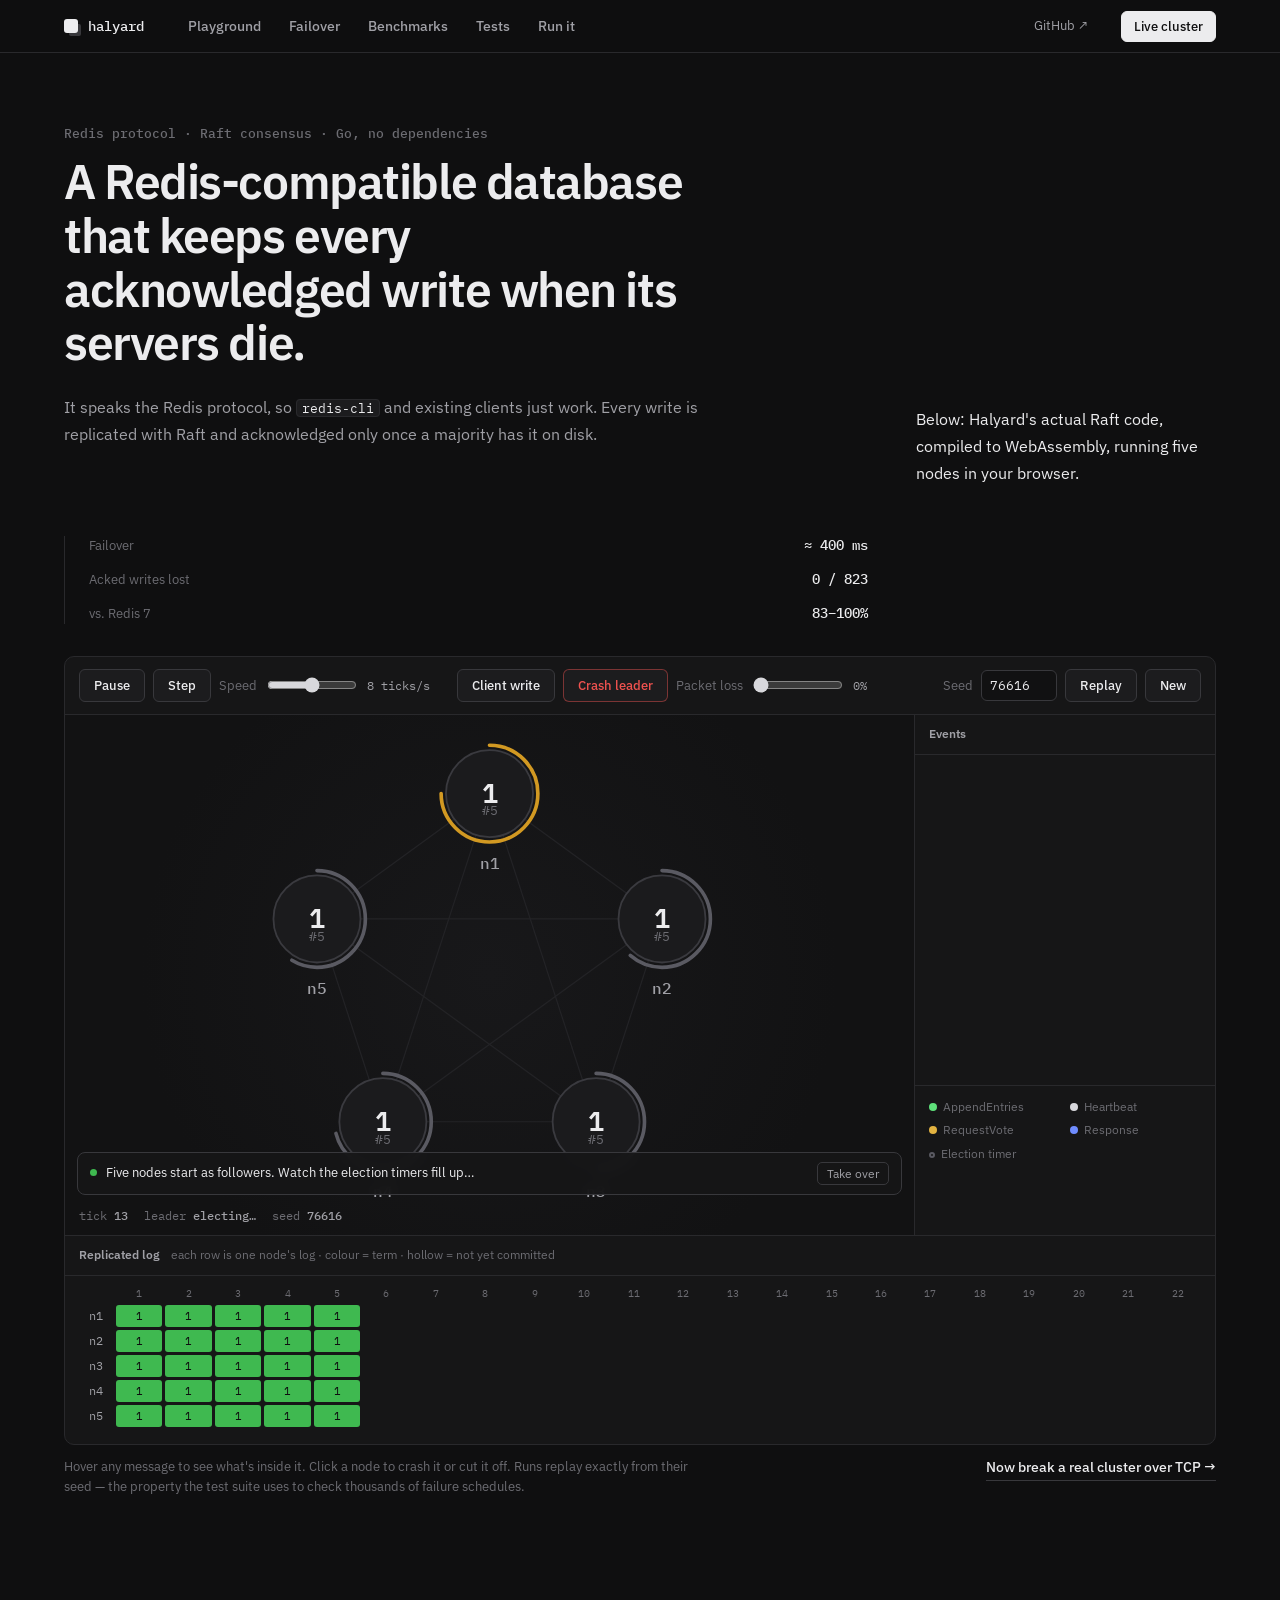
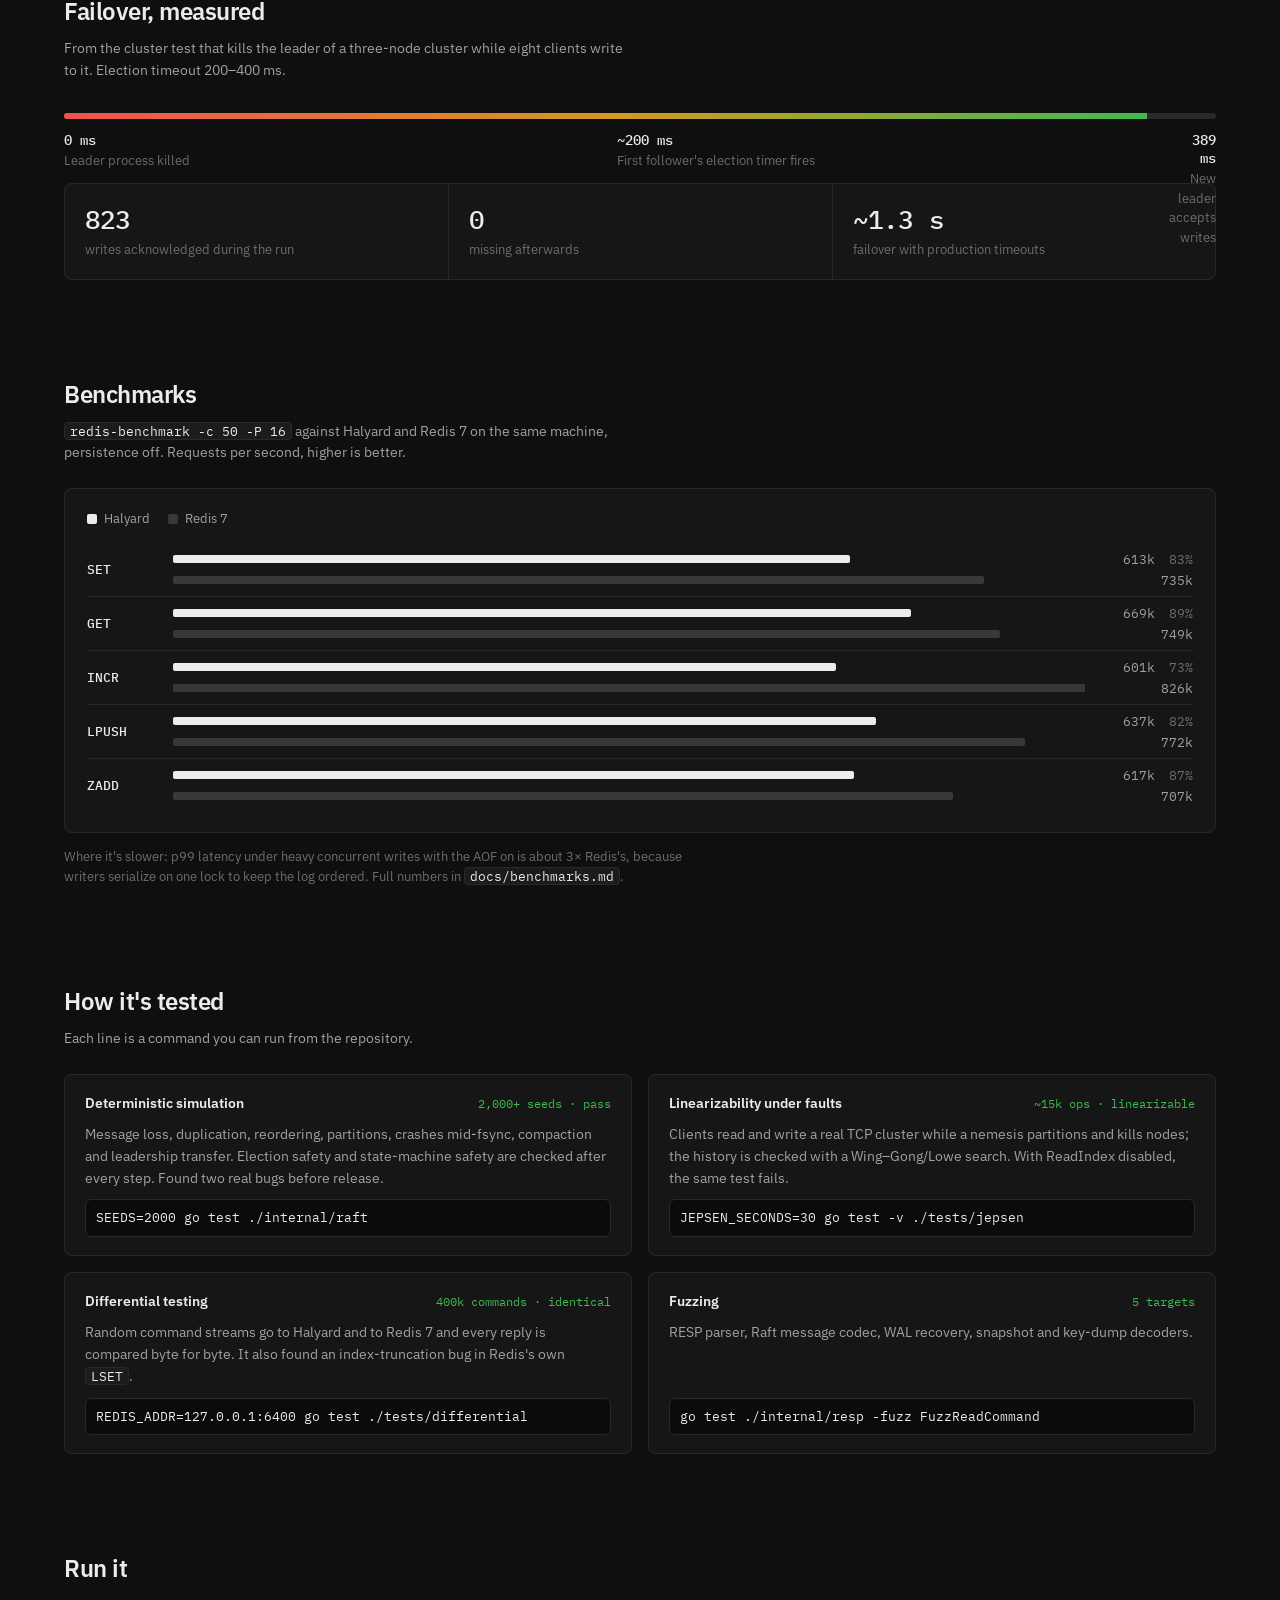
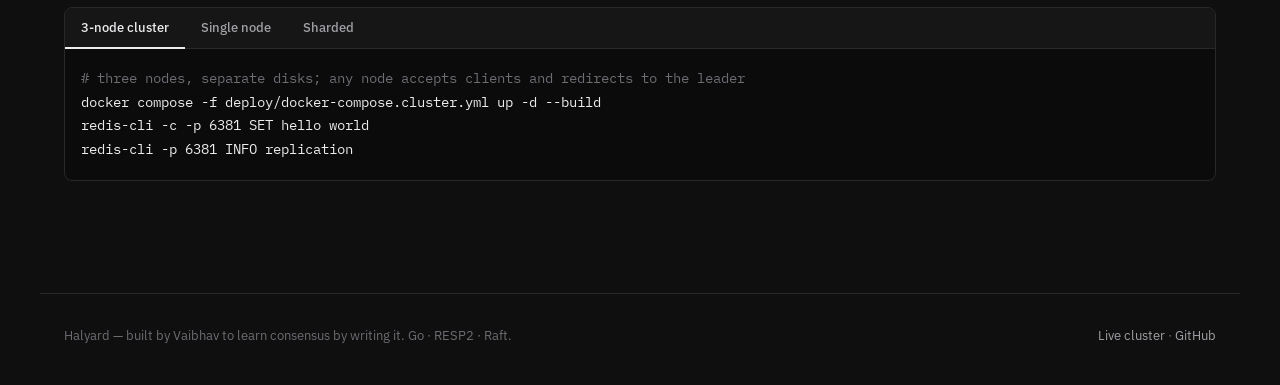
==== commit d6035951: "Playground: auto-played narrated scenario, RPC/node hover tooltips, share image, bridge to live clus" ====
--- a/web/index.html
+++ b/web/index.html
@@ -8,13 +8,15 @@
   <meta property="og:title" content="Halyard — a Redis-compatible database replicated with Raft">
   <meta property="og:description" content="Run Halyard's real Raft implementation in your browser: crash nodes, cut the network, and watch it recover.">
   <meta property="og:type" content="website">
-  <meta name="twitter:card" content="summary">
+  <meta name="twitter:card" content="summary_large_image">
   <meta name="theme-color" content="#0f0f10">
+  <meta property="og:image" content="og.png">
+  <meta name="twitter:image" content="og.png">
   <link rel="preconnect" href="https://fonts.googleapis.com">
   <link rel="preconnect" href="https://fonts.gstatic.com" crossorigin>
   <link href="https://fonts.googleapis.com/css2?family=IBM+Plex+Mono:wght@400;500&family=IBM+Plex+Sans:wght@400;500;600&display=swap" rel="stylesheet">
   <link rel="stylesheet" href="style.css?v=10">
-  <link rel="stylesheet" href="landing.css?v=10">
+  <link rel="stylesheet" href="landing.css?v=12">
   <link rel="icon" href="data:image/svg+xml,%3Csvg xmlns='http://www.w3.org/2000/svg' viewBox='0 0 16 16'%3E%3Crect width='16' height='16' rx='3' fill='%231c1c1e'/%3E%3Crect x='4' y='4' width='8' height='8' rx='1' fill='%23ededef'/%3E%3C/svg%3E">
   <script src="wasm_exec.js"></script>
 </head>
@@ -39,10 +41,9 @@
       <p class="eyebrow">Redis protocol · Raft consensus · Go, no dependencies</p>
       <h1>A Redis-compatible database that keeps every acknowledged write when its servers die.</h1>
       <div class="intro-grid">
-        <p class="lede">Halyard speaks RESP, so <code>redis-cli</code> and existing client libraries work unchanged.
-          Underneath, every write is replicated with a from-scratch Raft implementation and acknowledged only after a
-          majority has it on disk. Below is that Raft code — the production package, compiled to WebAssembly — running
-          a five-node cluster in your browser.</p>
+        <p class="lede">It speaks the Redis protocol, so <code>redis-cli</code> and existing clients just work. Every write
+          is replicated with Raft and acknowledged only once a majority has it on disk.</p>
+        <p class="lede strong">Below: Halyard's actual Raft code, compiled to WebAssembly, running five nodes in your browser.</p>
         <dl class="facts">
           <div><dt>Failover</dt><dd>≈ 400 ms</dd></div>
           <div><dt>Acked writes lost</dt><dd>0 / 823</dd></div>
@@ -84,6 +85,8 @@
             <div class="pg-status">
               <span>tick <b id="pg-tick">0</b></span><span>leader <b id="pg-leader">—</b></span><span>seed <b id="pg-seed-now">—</b></span>
             </div>
+            <div class="pg-tip" id="pg-tip" hidden></div>
+            <div class="pg-scenario" id="pg-scenario" hidden><span>Starting…</span><button type="button">Take over</button></div>
             <div class="pg-loading" id="pg-loading">Loading Raft (WebAssembly)…</div>
           </div>
           <aside class="pg-side">
@@ -102,8 +105,11 @@
           <div class="pg-log" id="pg-log"></div>
         </div>
       </div>
-      <p class="caption">Click a node to crash it or cut it off. The cluster runs on a virtual clock, so a seed plus your
-        actions replays exactly — the same property Halyard's test suite uses to check thousands of failure schedules.</p>
+      <div class="pg-after">
+        <p class="caption">Hover any message to see what's inside it. Click a node to crash it or cut it off. Runs replay
+          exactly from their seed — the property the test suite uses to check thousands of failure schedules.</p>
+        <a class="bridge" href="cluster.html#tour">Now break a real cluster over TCP →</a>
+      </div>
     </section>
 
     <section class="wrap block-lg" id="failover">
@@ -195,7 +201,7 @@
     <span><a href="cluster.html">Live cluster</a> · <a href="https://github.com/tzar-beep" target="_blank" rel="noopener">GitHub</a></span>
   </footer>
 
-  <script src="playground.js?v=3"></script>
+  <script src="playground.js?v=4"></script>
   <script src="landing.js?v=10"></script>
 </body>
 </html>
--- a/web/landing.css
+++ b/web/landing.css
@@ -165,3 +165,18 @@
   .tl-marks div { font-size: 11px; max-width: 110px; }
   .nav-link { display: none; }
 }
+
+/* tooltips, scenario, bridge */
+.pg-tip { position: absolute; z-index: 6; pointer-events: none; max-width: 300px; background: #1d1d20; border: 1px solid var(--border-strong); border-radius: 6px; padding: 8px 10px; box-shadow: 0 12px 30px -10px rgba(0,0,0,.8); }
+.pg-tip b { display: block; font: 500 12.5px var(--mono); color: var(--text); }
+.pg-tip span { display: block; font: 11.5px var(--mono); color: var(--text-2); margin-top: 3px; }
+.pg-scenario { position: absolute; bottom: 40px; left: 12px; right: 12px; display: flex; align-items: center; gap: 12px; justify-content: space-between; background: rgba(22, 22, 23, .92); border: 1px solid var(--border-strong); border-radius: 8px; padding: 9px 12px; font-size: 13px; color: var(--text); backdrop-filter: blur(6px); }
+.pg-scenario span::before { content: ""; display: inline-block; width: 7px; height: 7px; border-radius: 50%; background: var(--ok); margin-right: 9px; vertical-align: 1px; animation: led 1.2s ease-in-out infinite; }
+.pg-scenario button { flex: none; background: none; border: 1px solid var(--border-strong); color: var(--text-2); border-radius: 5px; padding: 3px 9px; font: 12px var(--sans); cursor: pointer; }
+.pg-scenario button:hover { color: var(--text); }
+.lede.strong { color: var(--text); margin-top: 12px; }
+.pg-after { display: flex; justify-content: space-between; align-items: flex-start; gap: 24px; margin-top: 12px; }
+.pg-after .caption { margin: 0; }
+.bridge { flex: none; font-weight: 500; font-size: 13.5px; color: var(--text); border-bottom: 1px solid var(--border-strong); padding-bottom: 2px; }
+.bridge:hover { border-color: var(--text); }
+@media (max-width: 960px) { .pg-after { flex-direction: column; } }
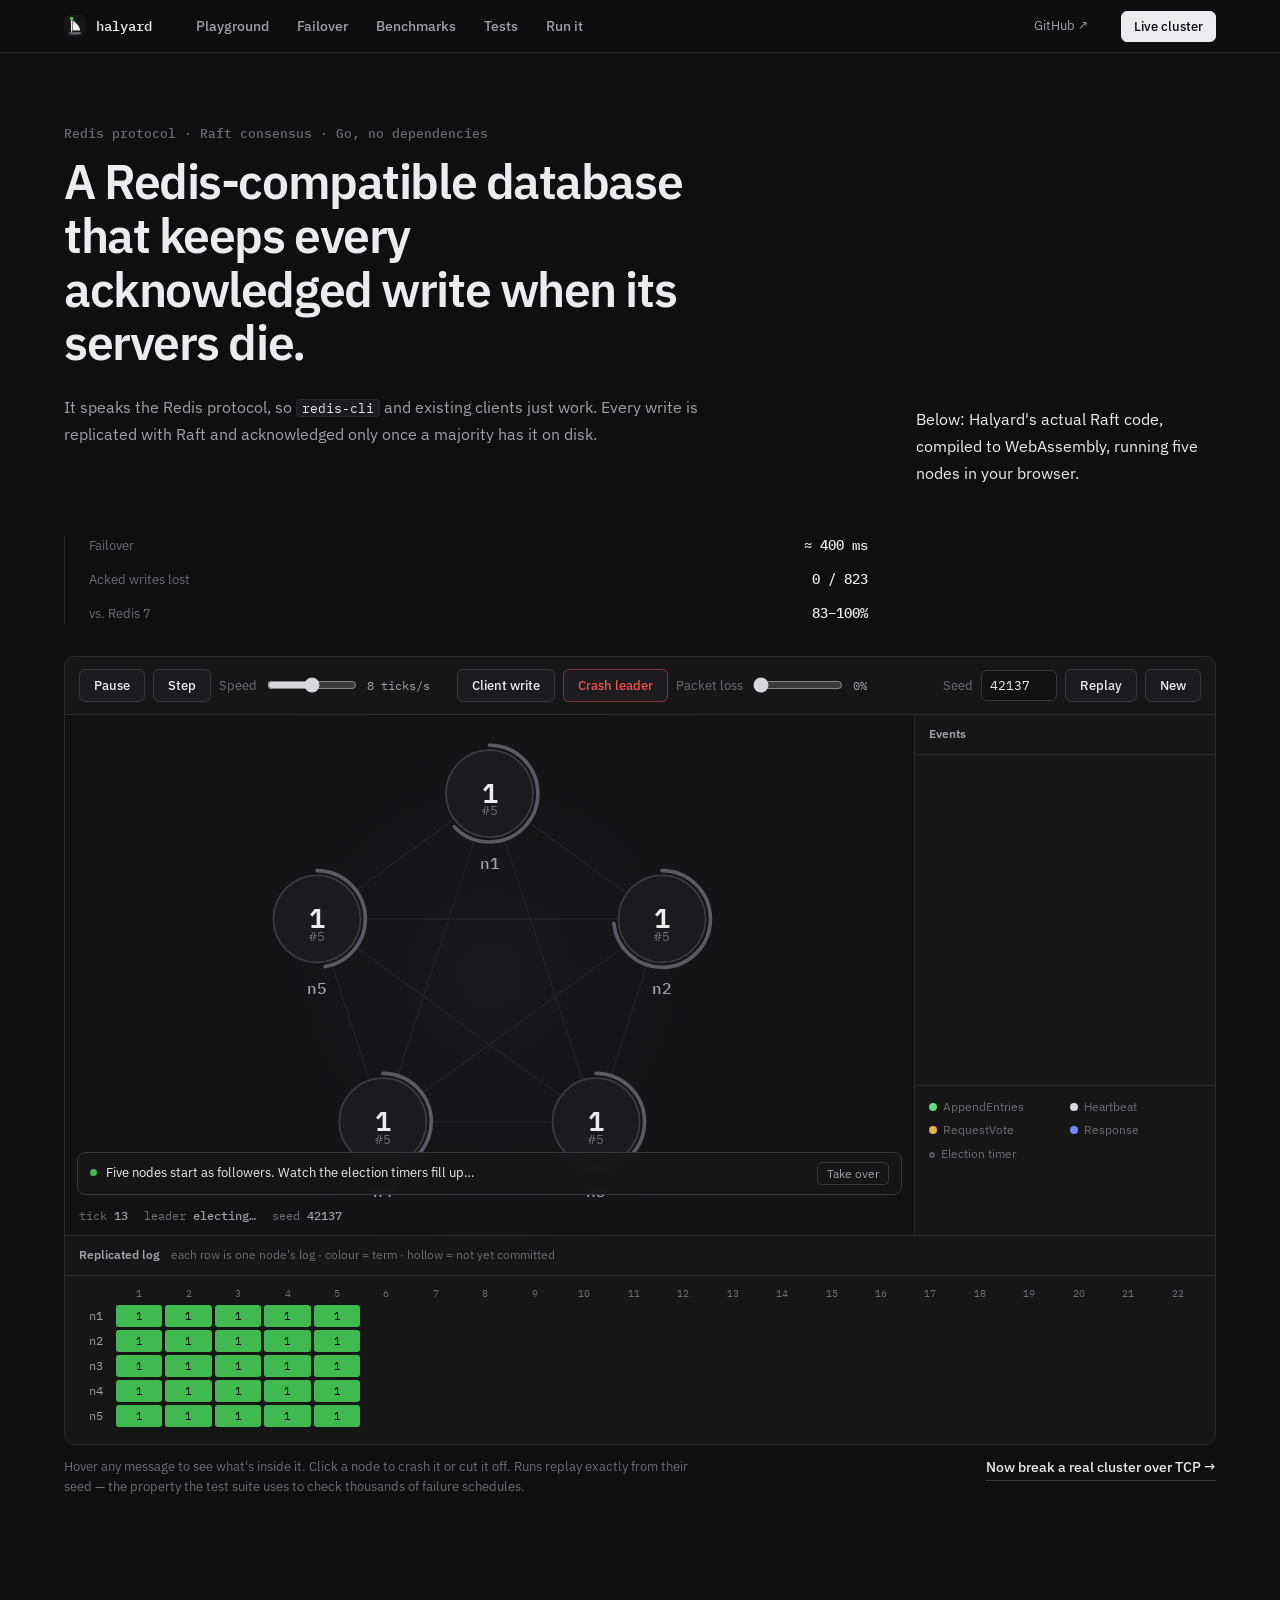
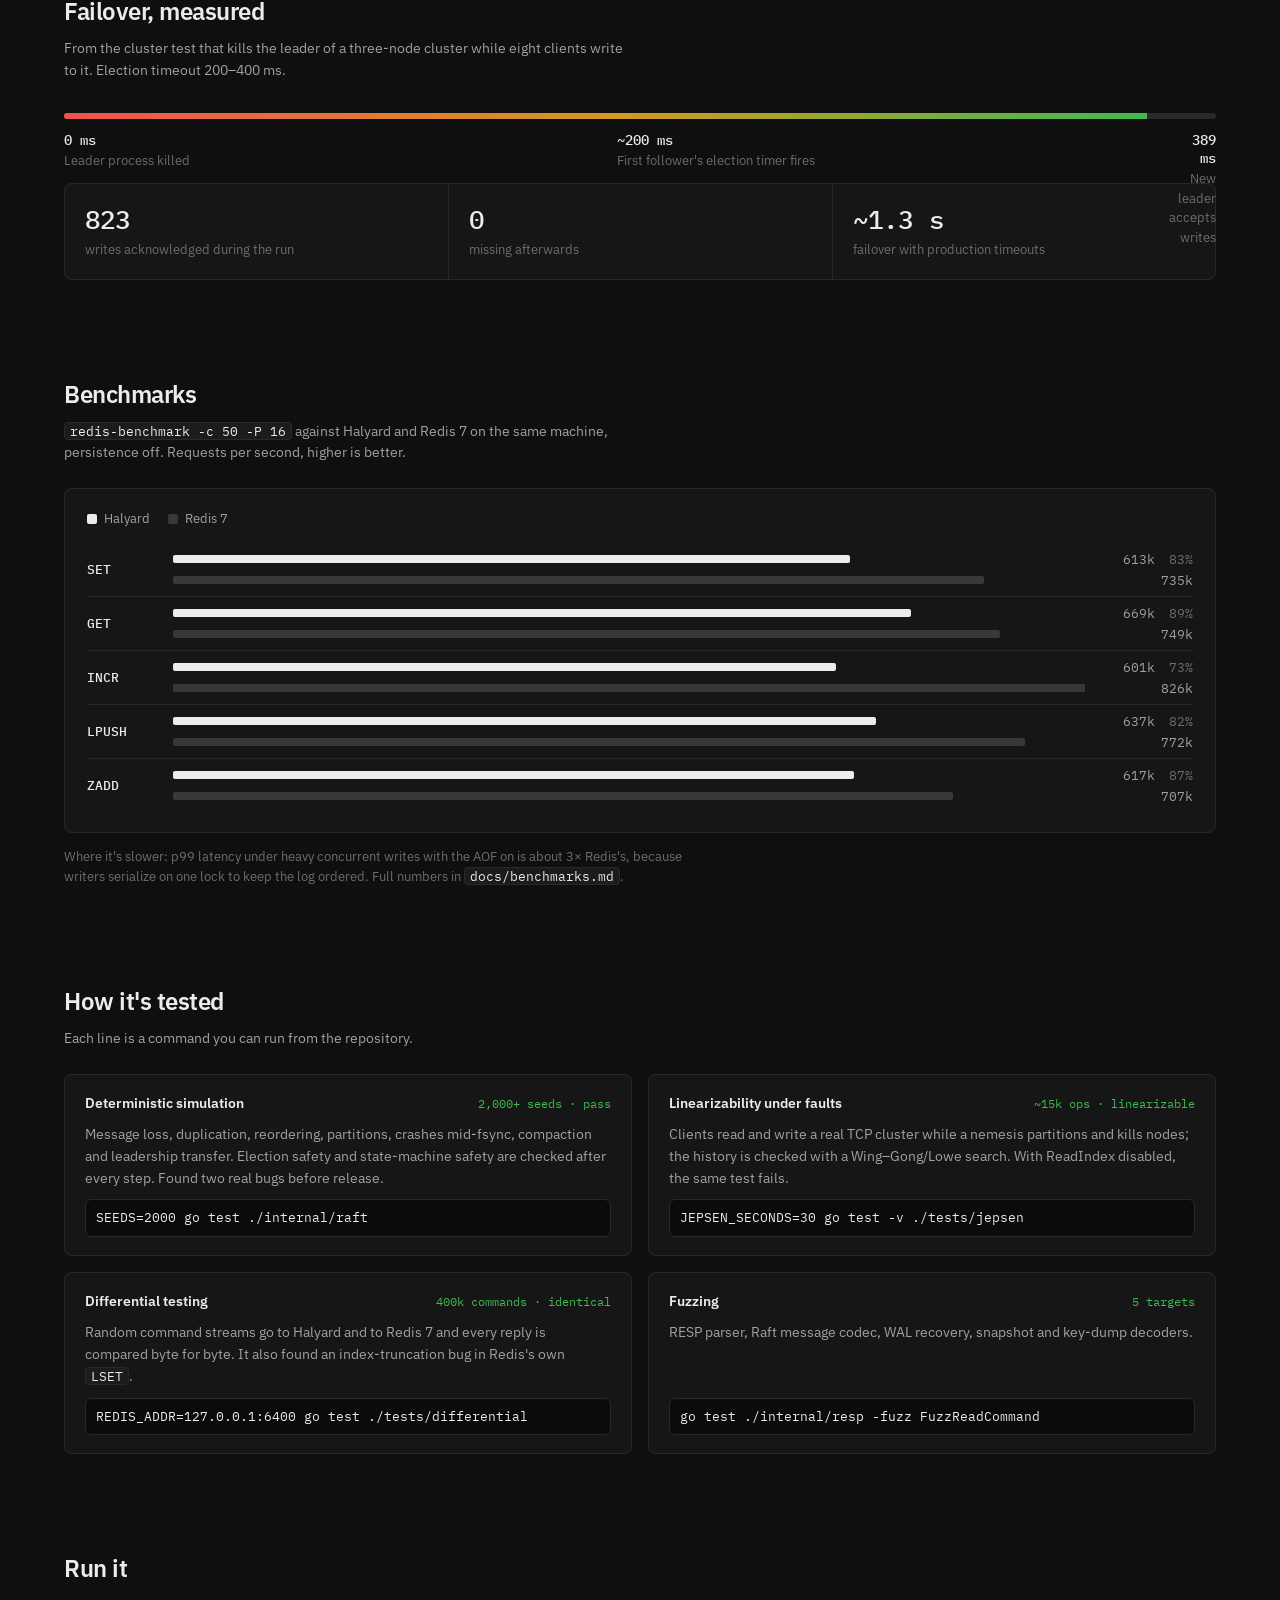
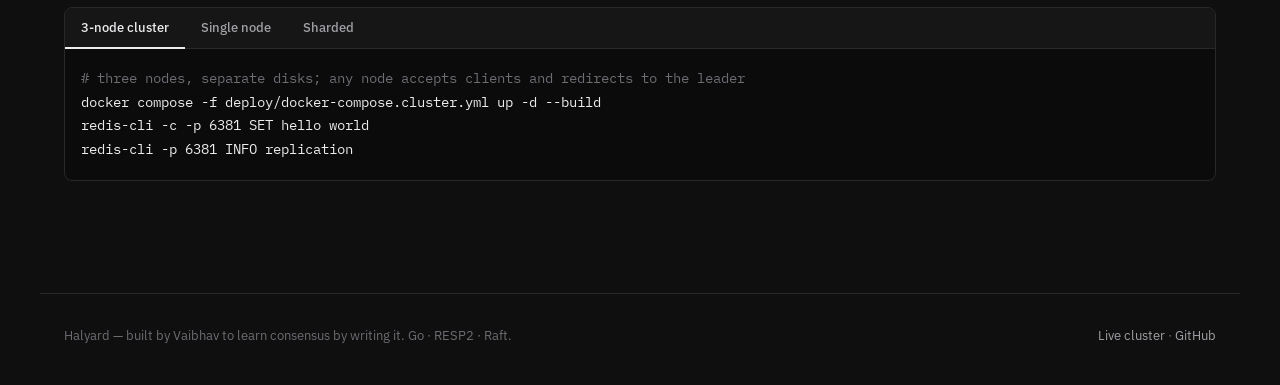
==== commit c375c35b: "Halyard logo: sail mark with leader masthead light, wordmark, favicon" ====
--- a/web/index.html
+++ b/web/index.html
@@ -15,15 +15,15 @@
   <link rel="preconnect" href="https://fonts.googleapis.com">
   <link rel="preconnect" href="https://fonts.gstatic.com" crossorigin>
   <link href="https://fonts.googleapis.com/css2?family=IBM+Plex+Mono:wght@400;500&family=IBM+Plex+Sans:wght@400;500;600&display=swap" rel="stylesheet">
-  <link rel="stylesheet" href="style.css?v=10">
+  <link rel="stylesheet" href="style.css?v=11">
   <link rel="stylesheet" href="landing.css?v=12">
-  <link rel="icon" href="data:image/svg+xml,%3Csvg xmlns='http://www.w3.org/2000/svg' viewBox='0 0 16 16'%3E%3Crect width='16' height='16' rx='3' fill='%231c1c1e'/%3E%3Crect x='4' y='4' width='8' height='8' rx='1' fill='%23ededef'/%3E%3C/svg%3E">
+  <link rel="icon" href="mark.svg" type="image/svg+xml">
   <script src="wasm_exec.js"></script>
 </head>
 <body>
   <header class="topbar">
     <div class="wrap topbar-inner">
-      <a class="wordmark" href="/"><span class="mark" aria-hidden="true"></span>halyard</a>
+      <a class="wordmark" href="/"><img class="logo-mark" src="mark.svg" alt="" width="22" height="22">halyard</a>
       <nav class="tabs" aria-label="Sections">
         <a href="#playground">Playground</a>
         <a href="#failover">Failover</a>
--- a/web/style.css
+++ b/web/style.css
@@ -350,3 +350,5 @@
   #topo { min-width: 760px; }
   .topo-panel { overflow-x: auto; }
 }
+
+.logo-mark { display: block; border-radius: 5px; }
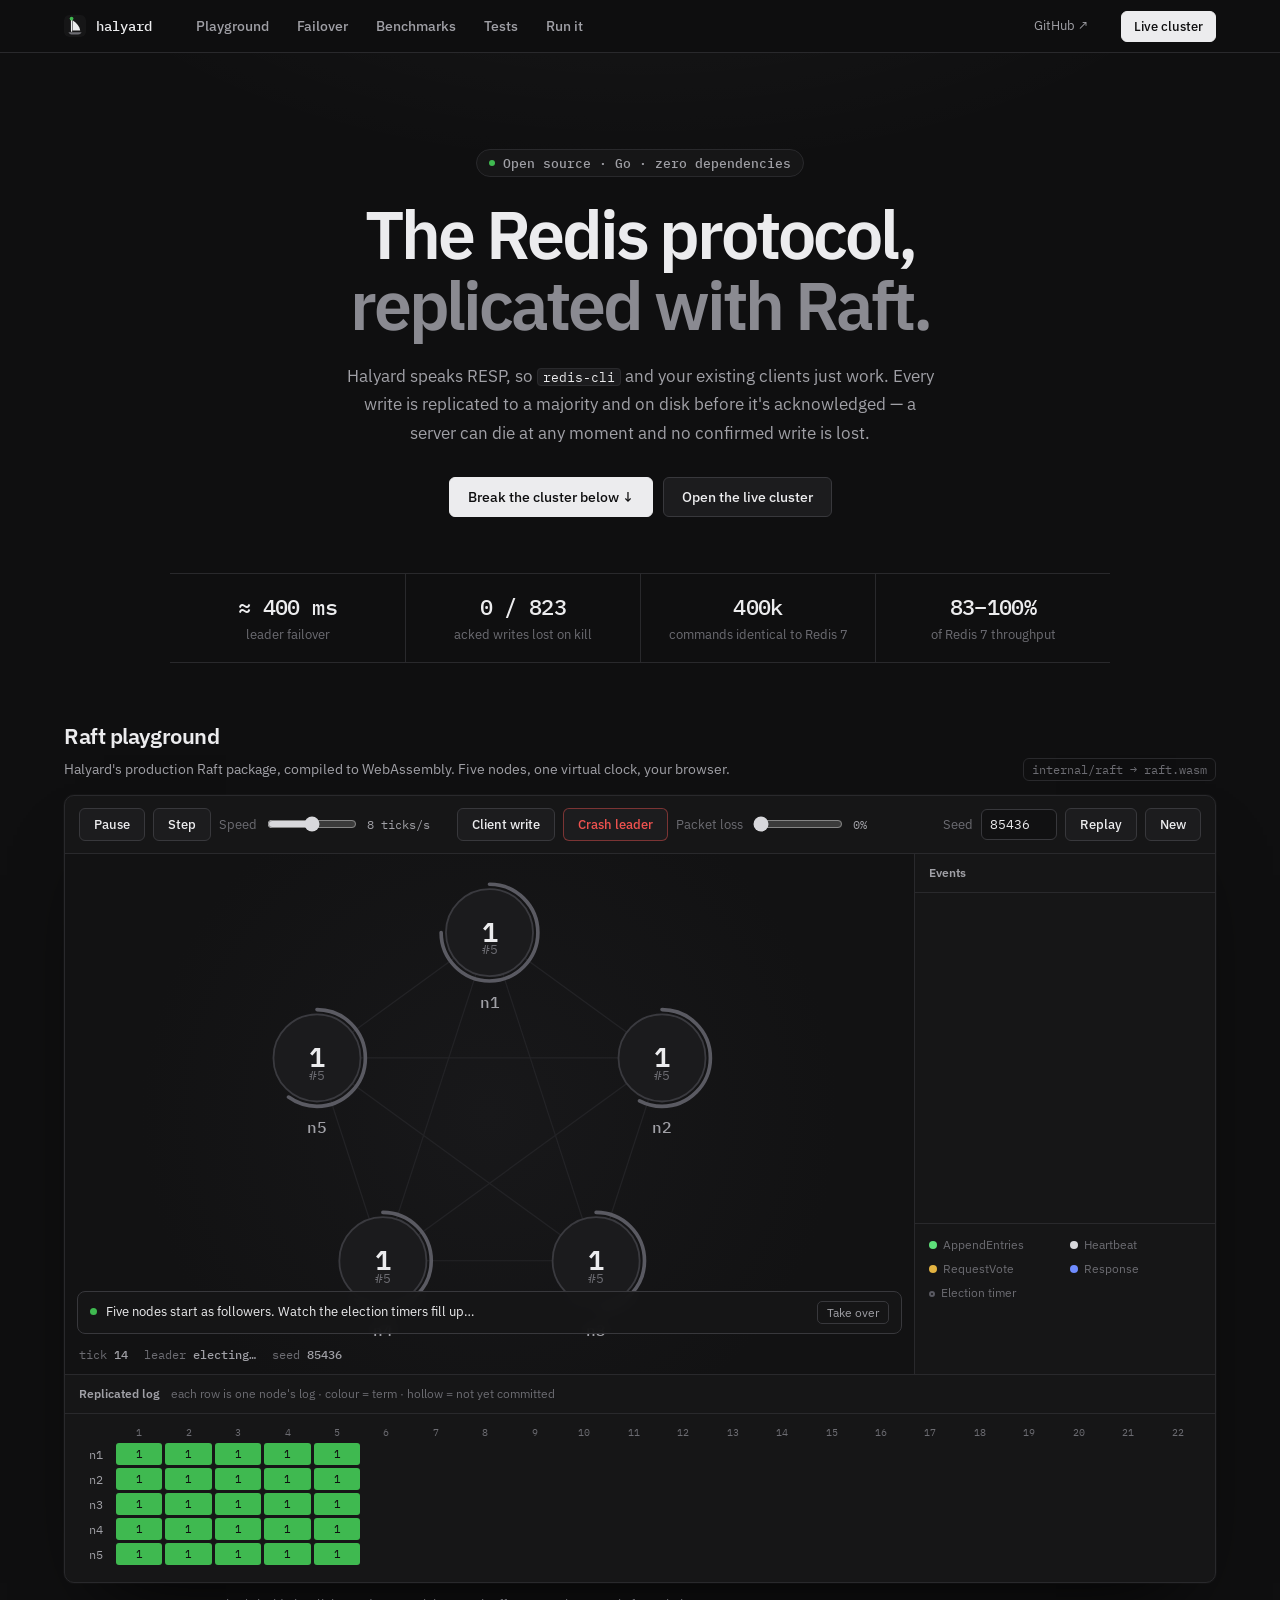
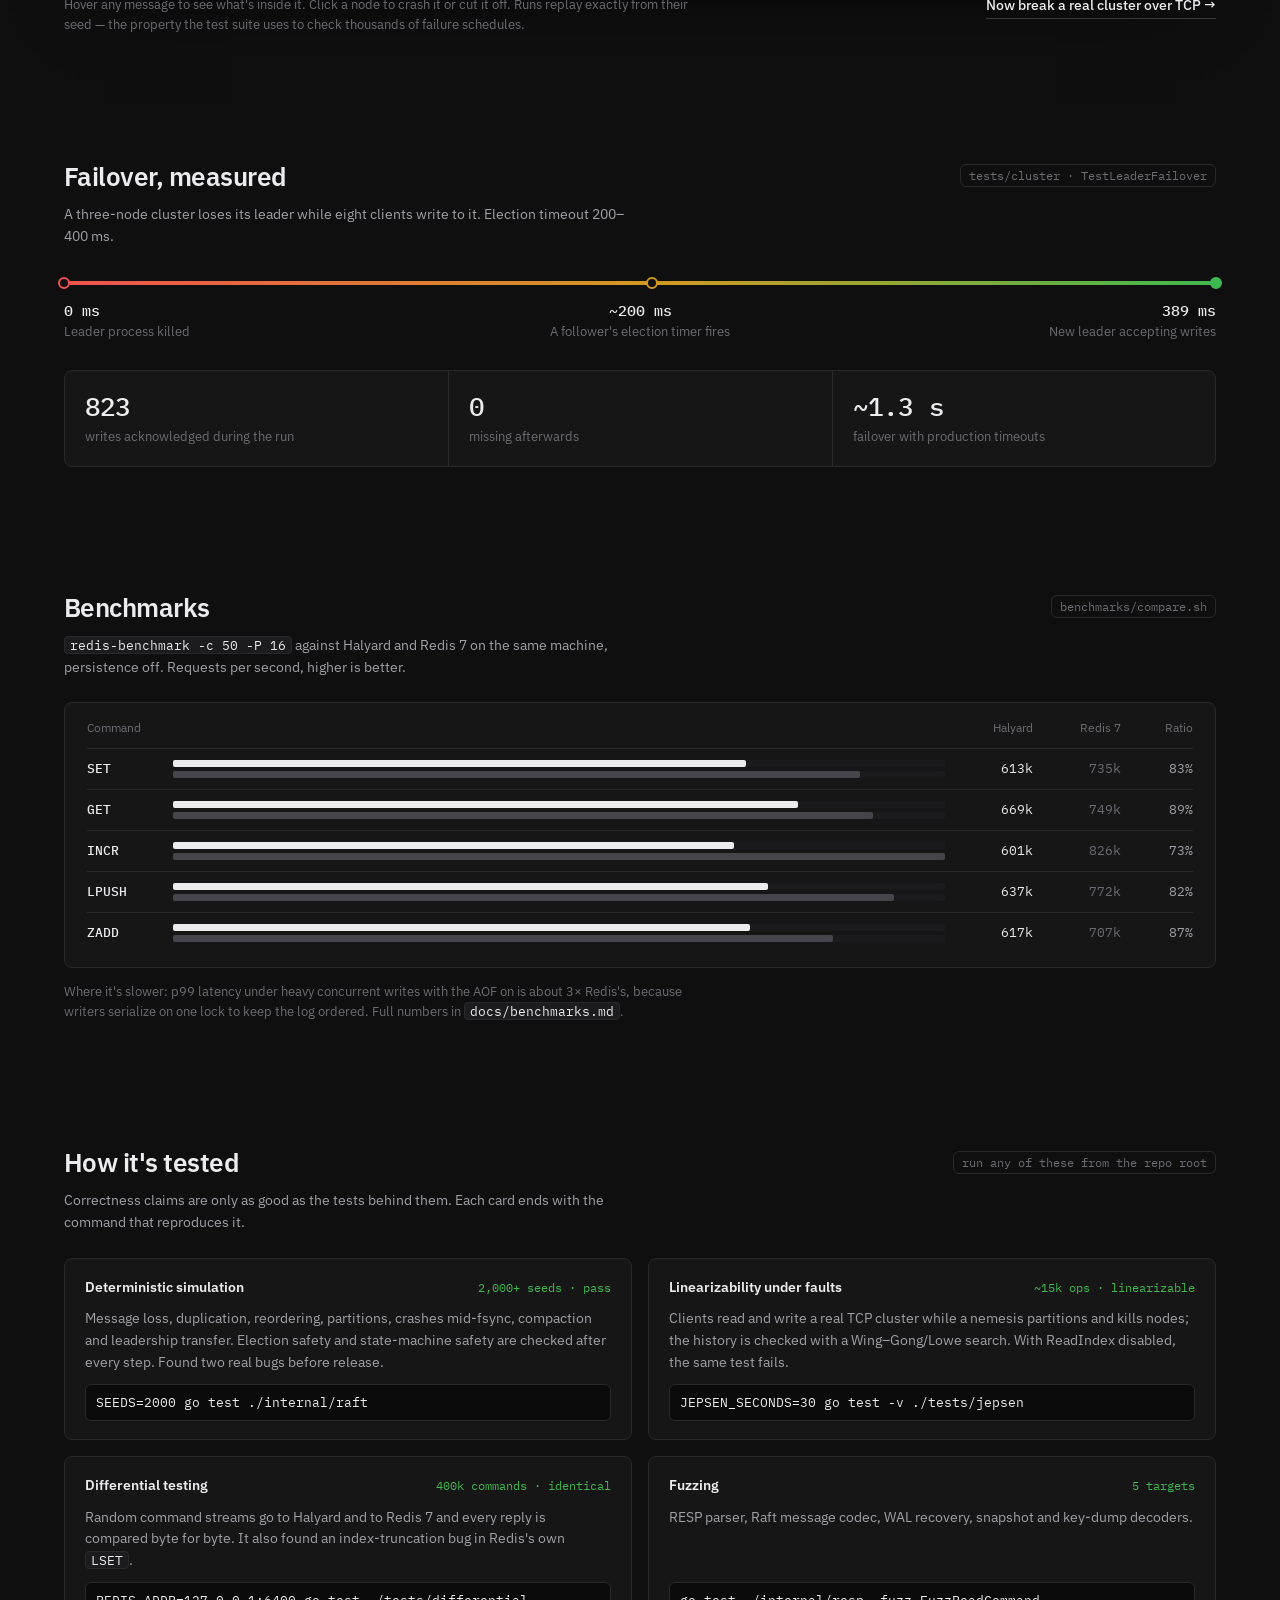
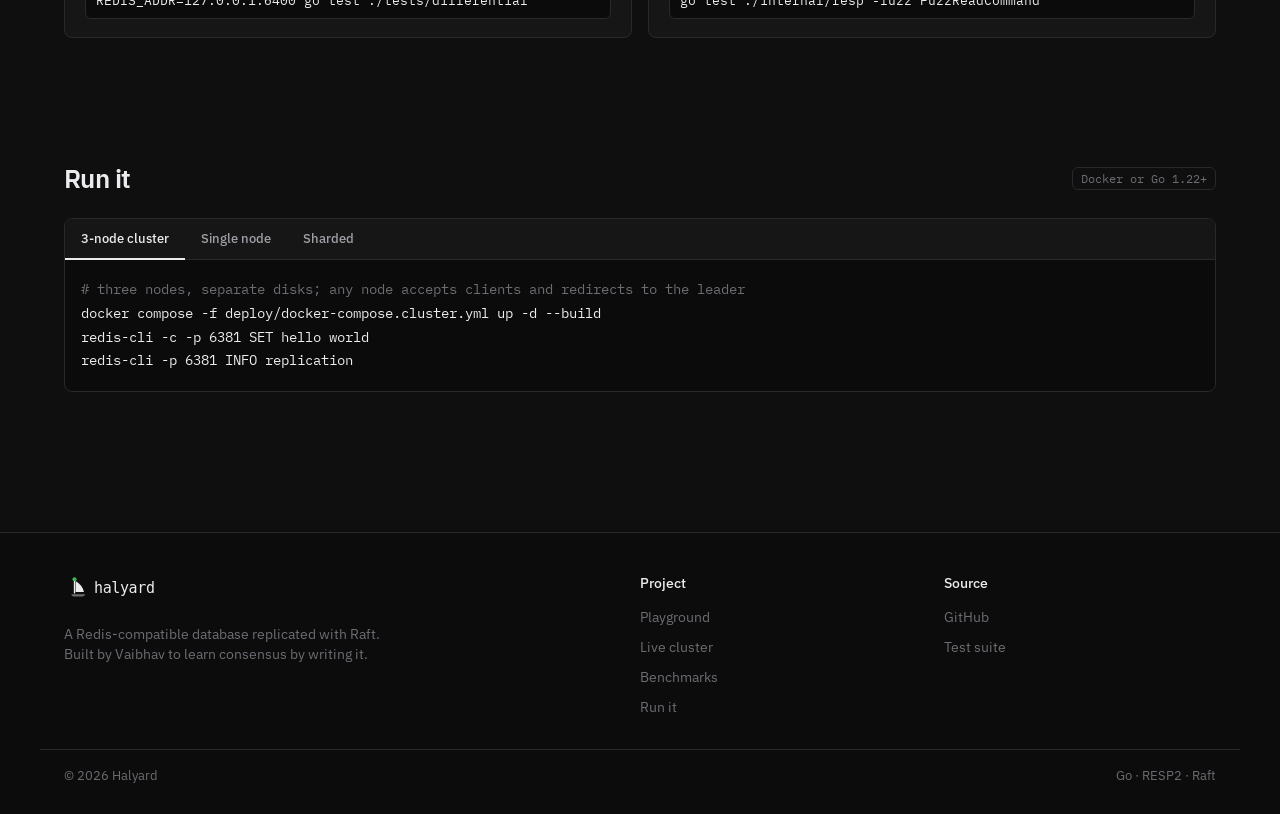
==== commit c86ea347: "web: landing refinement (centred hero, stat line, section source labels, timeline fix, benchmark tab" ====
--- a/web/index.html
+++ b/web/index.html
@@ -16,7 +16,7 @@
   <link rel="preconnect" href="https://fonts.gstatic.com" crossorigin>
   <link href="https://fonts.googleapis.com/css2?family=IBM+Plex+Mono:wght@400;500&family=IBM+Plex+Sans:wght@400;500;600&display=swap" rel="stylesheet">
   <link rel="stylesheet" href="style.css?v=11">
-  <link rel="stylesheet" href="landing.css?v=12">
+  <link rel="stylesheet" href="landing.css?v=13">
   <link rel="icon" href="mark.svg" type="image/svg+xml">
   <script src="wasm_exec.js"></script>
 </head>
@@ -38,21 +38,31 @@
 
   <main>
     <section class="intro wrap">
-      <p class="eyebrow">Redis protocol · Raft consensus · Go, no dependencies</p>
-      <h1>A Redis-compatible database that keeps every acknowledged write when its servers die.</h1>
-      <div class="intro-grid">
-        <p class="lede">It speaks the Redis protocol, so <code>redis-cli</code> and existing clients just work. Every write
-          is replicated with Raft and acknowledged only once a majority has it on disk.</p>
-        <p class="lede strong">Below: Halyard's actual Raft code, compiled to WebAssembly, running five nodes in your browser.</p>
-        <dl class="facts">
-          <div><dt>Failover</dt><dd>≈ 400 ms</dd></div>
-          <div><dt>Acked writes lost</dt><dd>0 / 823</dd></div>
-          <div><dt>vs. Redis 7</dt><dd>83–100%</dd></div>
-        </dl>
+      <p class="eyebrow"><span class="dot"></span>Open source · Go · zero dependencies</p>
+      <h1>The Redis protocol,<br><span class="dim">replicated with Raft.</span></h1>
+      <p class="lede">Halyard speaks RESP, so <code>redis-cli</code> and your existing clients just work. Every write is
+        replicated to a majority and on disk before it's acknowledged — a server can die at any moment and no confirmed
+        write is lost.</p>
+      <div class="cta">
+        <a class="btn btn-primary btn-lg" href="#playground">Break the cluster below ↓</a>
+        <a class="btn btn-lg" href="cluster.html">Open the live cluster</a>
+      </div>
+      <div class="statline">
+        <div><b>≈ 400 ms</b><span>leader failover</span></div>
+        <div><b>0 / 823</b><span>acked writes lost on kill</span></div>
+        <div><b>400k</b><span>commands identical to Redis 7</span></div>
+        <div><b>83–100%</b><span>of Redis 7 throughput</span></div>
       </div>
     </section>
 
     <section class="wrap" id="playground">
+      <div class="pg-intro">
+        <div>
+          <h2>Raft playground</h2>
+          <p>Halyard's production Raft package, compiled to WebAssembly. Five nodes, one virtual clock, your browser.</p>
+        </div>
+        <span class="src">internal/raft → raft.wasm</span>
+      </div>
       <div class="pg" id="pg">
         <div class="pg-bar">
           <div class="pg-group">
@@ -113,15 +123,14 @@
     </section>
 
     <section class="wrap block-lg" id="failover">
-      <h2>Failover, measured</h2>
-      <p class="section-lede">From the cluster test that kills the leader of a three-node cluster while eight clients write
-        to it. Election timeout 200–400 ms.</p>
+      <div class="sec-head"><h2>Failover, measured</h2><span class="src">tests/cluster · TestLeaderFailover</span></div>
+      <p class="section-lede">A three-node cluster loses its leader while eight clients write to it. Election timeout 200–400 ms.</p>
       <div class="timeline">
-        <div class="tl-track"><i class="tl-a"></i><i class="tl-b"></i></div>
-        <div class="tl-marks">
-          <div style="left:0%"><b>0 ms</b><span>Leader process killed</span></div>
-          <div style="left:48%"><b>~200 ms</b><span>First follower's election timer fires</span></div>
-          <div style="left:100%" class="end"><b>389 ms</b><span>New leader accepts writes</span></div>
+        <div class="tl-track"><i class="tl-a"></i><i class="tl-b"></i><span class="tl-dot" style="left:0"></span><span class="tl-dot warn" style="left:51%"></span><span class="tl-dot ok" style="left:100%"></span></div>
+        <div class="tl-labels">
+          <div><b>0 ms</b><span>Leader process killed</span></div>
+          <div class="mid"><b>~200 ms</b><span>A follower's election timer fires</span></div>
+          <div class="end"><b>389 ms</b><span>New leader accepting writes</span></div>
         </div>
       </div>
       <div class="numbers">
@@ -132,11 +141,11 @@
     </section>
 
     <section class="wrap block-lg" id="benchmarks">
-      <h2>Benchmarks</h2>
+      <div class="sec-head"><h2>Benchmarks</h2><span class="src">benchmarks/compare.sh</span></div>
       <p class="section-lede"><code>redis-benchmark -c 50 -P 16</code> against Halyard and Redis 7 on the same machine,
         persistence off. Requests per second, higher is better.</p>
       <div class="bench">
-        <div class="bench-legend"><span><i class="h"></i>Halyard</span><span><i class="r"></i>Redis 7</span></div>
+        <div class="bench-head"><span>Command</span><span></span><span>Halyard</span><span>Redis 7</span><span>Ratio</span></div>
         <div id="bench-rows"></div>
       </div>
       <p class="fine">Where it's slower: p99 latency under heavy concurrent writes with the AOF on is about 3× Redis's,
@@ -144,8 +153,8 @@
     </section>
 
     <section class="wrap block-lg" id="tests">
-      <h2>How it's tested</h2>
-      <p class="section-lede">Each line is a command you can run from the repository.</p>
+      <div class="sec-head"><h2>How it's tested</h2><span class="src">run any of these from the repo root</span></div>
+      <p class="section-lede">Correctness claims are only as good as the tests behind them. Each card ends with the command that reproduces it.</p>
       <div class="tests">
         <div class="test">
           <div class="test-head"><b>Deterministic simulation</b><span class="pass">2,000+ seeds · pass</span></div>
@@ -174,7 +183,7 @@
     </section>
 
     <section class="wrap block-lg" id="run">
-      <h2>Run it</h2>
+      <div class="sec-head"><h2>Run it</h2><span class="src">Docker or Go 1.22+</span></div>
       <div class="start">
         <div class="start-tabs" role="tablist">
           <button class="active" data-tab="cluster" role="tab">3-node cluster</button>
@@ -196,12 +205,19 @@
     </section>
   </main>
 
-  <footer class="wrap footer">
-    <span>Halyard — built by Vaibhav to learn consensus by writing it. Go · RESP2 · Raft.</span>
-    <span><a href="cluster.html">Live cluster</a> · <a href="https://github.com/tzar-beep" target="_blank" rel="noopener">GitHub</a></span>
+  <footer class="site-footer">
+    <div class="wrap footer-grid">
+      <div class="f-brand">
+        <img src="logo.svg" alt="halyard" height="30">
+        <p>A Redis-compatible database replicated with Raft. Built by Vaibhav to learn consensus by writing it.</p>
+      </div>
+      <div class="f-col"><b>Project</b><a href="#playground">Playground</a><a href="cluster.html">Live cluster</a><a href="#benchmarks">Benchmarks</a><a href="#run">Run it</a></div>
+      <div class="f-col"><b>Source</b><a href="https://github.com/tzar-beep" target="_blank" rel="noopener">GitHub</a><a href="#tests">Test suite</a></div>
+    </div>
+    <div class="wrap f-base"><span>© 2026 Halyard</span><span>Go · RESP2 · Raft</span></div>
   </footer>
 
   <script src="playground.js?v=4"></script>
-  <script src="landing.js?v=10"></script>
+  <script src="landing.js?v=11"></script>
 </body>
 </html>
--- a/web/landing.css
+++ b/web/landing.css
@@ -8,15 +8,6 @@
 code { white-space: nowrap; }
 
 /* intro */
-.intro { padding-top: 72px; padding-bottom: 32px; }
-.eyebrow { font: 500 12.5px var(--mono); color: var(--text-3); margin: 0; }
-.intro h1 { font-size: clamp(30px, 4vw, 48px); line-height: 1.12; letter-spacing: -0.03em; font-weight: 600; max-width: 22ch; margin: 14px 0 24px; }
-.intro-grid { display: grid; grid-template-columns: 1fr 300px; gap: 48px; align-items: start; }
-.lede { margin: 0; color: var(--text-2); font-size: 16px; line-height: 1.7; max-width: 66ch; }
-.facts { margin: 0; border-left: 1px solid var(--border); padding-left: 24px; display: grid; gap: 14px; }
-.facts div { display: flex; justify-content: space-between; gap: 12px; }
-.facts dt { color: var(--text-3); font-size: 13px; }
-.facts dd { margin: 0; font: 500 14px var(--mono); }
 
 /* playground */
 .pg { border: 1px solid var(--border); border-radius: 10px; background: var(--panel); overflow: hidden; }
@@ -105,14 +96,6 @@
 .section-lede { color: var(--text-2); margin: 8px 0 24px; max-width: 70ch; }
 .fine { color: var(--text-3); font-size: 13px; margin: 14px 0 0; max-width: 80ch; }
 
-.timeline { position: relative; padding: 8px 0 64px; }
-.tl-track { position: relative; height: 6px; border-radius: 3px; background: var(--border); overflow: hidden; }
-.tl-a { position: absolute; left: 0; width: 48%; height: 100%; background: linear-gradient(90deg, var(--err), var(--warn)); }
-.tl-b { position: absolute; left: 48%; width: 46%; height: 100%; background: linear-gradient(90deg, var(--warn), var(--ok)); }
-.tl-marks { position: relative; }
-.tl-marks div { position: absolute; top: 12px; display: flex; flex-direction: column; gap: 2px; font-size: 12.5px; color: var(--text-3); max-width: 200px; }
-.tl-marks div.end { transform: translateX(-100%); text-align: right; }
-.tl-marks b { font: 500 14px var(--mono); color: var(--text); }
 .numbers { display: grid; grid-template-columns: repeat(3, 1fr); border: 1px solid var(--border); border-radius: 8px; background: var(--panel); }
 .numbers div { padding: 18px 20px; border-left: 1px solid var(--border); display: flex; flex-direction: column; gap: 4px; }
 .numbers div:first-child { border-left: 0; }
@@ -120,19 +103,10 @@
 .numbers span { color: var(--text-3); font-size: 13px; }
 
 .bench { border: 1px solid var(--border); border-radius: 8px; padding: 20px 22px; background: var(--panel); }
-.bench-legend { display: flex; gap: 18px; font-size: 12.5px; color: var(--text-2); margin-bottom: 14px; }
-.bench-legend i { display: inline-block; width: 10px; height: 10px; border-radius: 2px; margin-right: 7px; vertical-align: -1px; }
-.bench-legend i.h, .bar-h { background: var(--text); }
-.bench-legend i.r, .bar-r { background: var(--border-strong); }
-.brow { display: grid; grid-template-columns: 70px 1fr; gap: 16px; align-items: center; padding: 8px 0; }
 .brow + .brow { border-top: 1px solid var(--border); }
 .bname { font: 500 13px var(--mono); }
-.bars { display: grid; gap: 5px; }
-.bar-line { display: grid; grid-template-columns: 1fr 96px; gap: 12px; align-items: center; }
 .bar-track { height: 8px; }
 .bar-h, .bar-r { height: 100%; border-radius: 2px; }
-.bval { font: 12.5px var(--mono); color: var(--text-2); text-align: right; }
-.bval em { font-style: normal; color: var(--text-3); margin-left: 6px; }
 
 .tests { display: grid; grid-template-columns: 1fr 1fr; gap: 16px; }
 .test { border: 1px solid var(--border); border-radius: 8px; padding: 18px 20px; background: var(--panel); display: flex; flex-direction: column; gap: 10px; }
@@ -150,9 +124,6 @@
 .code { margin: 0; padding: 18px 16px; font: 13.5px/1.75 var(--mono); color: var(--text); overflow-x: auto; }
 .m { color: var(--text-3); }
 
-.footer { margin-top: 112px; }
-.footer a { color: var(--text-2); }
-.footer a:hover { color: var(--text); }
 
 @media (max-width: 960px) {
   .intro-grid, .pg-main, .tests { grid-template-columns: 1fr; }
@@ -174,9 +145,93 @@
 .pg-scenario span::before { content: ""; display: inline-block; width: 7px; height: 7px; border-radius: 50%; background: var(--ok); margin-right: 9px; vertical-align: 1px; animation: led 1.2s ease-in-out infinite; }
 .pg-scenario button { flex: none; background: none; border: 1px solid var(--border-strong); color: var(--text-2); border-radius: 5px; padding: 3px 9px; font: 12px var(--sans); cursor: pointer; }
 .pg-scenario button:hover { color: var(--text); }
-.lede.strong { color: var(--text); margin-top: 12px; }
 .pg-after { display: flex; justify-content: space-between; align-items: flex-start; gap: 24px; margin-top: 12px; }
 .pg-after .caption { margin: 0; }
 .bridge { flex: none; font-weight: 500; font-size: 13.5px; color: var(--text); border-bottom: 1px solid var(--border-strong); padding-bottom: 2px; }
 .bridge:hover { border-color: var(--text); }
 @media (max-width: 960px) { .pg-after { flex-direction: column; } }
+
+/* ===== refinement pass ===== */
+body { background:
+  radial-gradient(900px 420px at 50% -120px, rgba(255,255,255,.045), transparent 70%),
+  var(--bg); }
+.intro { padding-top: 96px; padding-bottom: 56px; text-align: center; }
+.eyebrow { display: inline-flex; align-items: center; gap: 8px; font: 500 12.5px var(--mono); color: var(--text-2); margin: 0;
+  border: 1px solid var(--border); border-radius: 999px; padding: 5px 12px; background: var(--panel); }
+.eyebrow .dot { width: 6px; height: 6px; border-radius: 50%; background: var(--ok); }
+.intro h1 { font-size: clamp(36px, 5.6vw, 68px); line-height: 1.04; letter-spacing: -0.045em; font-weight: 600; margin: 22px auto 22px; }
+.intro h1 .dim { color: #8a8a91; }
+.lede { margin: 0 auto; color: var(--text-2); font-size: 17px; line-height: 1.65; max-width: 60ch; }
+.cta { display: flex; gap: 10px; justify-content: center; margin-top: 30px; flex-wrap: wrap; }
+.btn-lg { padding: 10px 18px; font-size: 14px; }
+.statline { display: grid; grid-template-columns: repeat(4, 1fr); margin: 56px auto 0; max-width: 940px; border-top: 1px solid var(--border); border-bottom: 1px solid var(--border); }
+.statline div { padding: 18px 12px; display: flex; flex-direction: column; gap: 4px; border-left: 1px solid var(--border); }
+.statline div:first-child { border-left: 0; }
+.statline b { font: 500 22px var(--mono); letter-spacing: -0.03em; }
+.statline span { color: var(--text-3); font-size: 12.5px; }
+
+.pg-intro { display: flex; justify-content: space-between; align-items: flex-end; gap: 24px; margin-bottom: 14px; }
+.pg-intro h2 { font-size: 22px; letter-spacing: -0.02em; }
+.pg-intro p { margin: 6px 0 0; color: var(--text-2); }
+.src { font: 12px var(--mono); color: var(--text-3); border: 1px solid var(--border); border-radius: 6px; padding: 3px 8px; white-space: nowrap; }
+.pg { box-shadow: 0 0 0 1px rgba(255,255,255,.02), 0 40px 80px -40px rgba(0,0,0,.9); }
+
+.sec-head { display: flex; justify-content: space-between; align-items: center; gap: 16px; }
+.block-lg { padding-top: 120px; }
+.block-lg h2 { font-size: 26px; }
+
+.timeline { padding: 10px 0 0; margin-bottom: 28px; }
+.tl-track { position: relative; height: 4px; border-radius: 2px; background: var(--border); }
+.tl-a { position: absolute; left: 0; width: 51%; height: 100%; border-radius: 2px 0 0 2px; background: linear-gradient(90deg, var(--err), var(--warn)); }
+.tl-b { position: absolute; left: 51%; width: 49%; height: 100%; border-radius: 0 2px 2px 0; background: linear-gradient(90deg, var(--warn), var(--ok)); }
+.tl-dot { position: absolute; top: 50%; width: 12px; height: 12px; margin: -6px 0 0 -6px; border-radius: 50%; background: var(--bg); border: 2px solid var(--err); }
+.tl-dot.warn { border-color: var(--warn); } .tl-dot.ok { border-color: var(--ok); background: var(--ok); }
+.tl-labels { display: grid; grid-template-columns: 1fr 1fr 1fr; margin-top: 16px; font-size: 13px; color: var(--text-3); }
+.tl-labels div { display: flex; flex-direction: column; gap: 2px; }
+.tl-labels .mid { align-items: center; text-align: center; }
+.tl-labels .end { align-items: flex-end; text-align: right; }
+.tl-labels b { font: 500 15px var(--mono); color: var(--text); }
+
+.bench { padding: 6px 22px 14px; }
+.bench-head, .brow { display: grid; grid-template-columns: 70px 1fr 72px 72px 56px; gap: 16px; align-items: center; }
+.bench-head { padding: 10px 0; border-bottom: 1px solid var(--border); font-size: 12px; color: var(--text-3); }
+.bench-head span:nth-child(n+3) { text-align: right; }
+.brow { padding: 11px 0; }
+.brow + .brow { border-top: 1px solid var(--border); }
+.bars { display: grid; gap: 4px; }
+.bar-track { height: 7px; background: #1b1b1d; border-radius: 2px; }
+.bar-h { height: 100%; border-radius: 2px; background: var(--text); }
+.bar-r { height: 100%; border-radius: 2px; background: #45454b; }
+.bnum { font: 13px var(--mono); text-align: right; }
+.bnum.dim { color: var(--text-3); }
+.bnum.ratio { color: var(--text-2); }
+
+.test { position: relative; transition: border-color .2s; }
+.test:hover { border-color: var(--border-strong); }
+.cmd, pre.code { position: relative; }
+.cmd { padding-right: 70px; }
+.copy { position: absolute; top: 50%; right: 6px; transform: translateY(-50%); font: 500 11px var(--sans); color: var(--text-2);
+  background: #1c1c1e; border: 1px solid var(--border-strong); border-radius: 4px; padding: 3px 8px; cursor: pointer; opacity: 0; transition: opacity .15s; }
+pre.code .copy { top: 12px; transform: none; }
+.cmd:hover .copy, pre.code:hover .copy, .copy:focus { opacity: 1; }
+.copy:hover { color: var(--text); }
+
+.site-footer { margin-top: 140px; border-top: 1px solid var(--border); background: #0c0c0d; }
+.footer-grid { display: grid; grid-template-columns: 2fr 1fr 1fr; gap: 32px; padding-top: 40px; padding-bottom: 32px; }
+.f-brand p { color: var(--text-3); font-size: 13.5px; max-width: 42ch; margin: 14px 0 0; }
+.f-col { display: flex; flex-direction: column; gap: 9px; font-size: 13.5px; }
+.f-col b { font-weight: 500; color: var(--text); margin-bottom: 4px; }
+.f-col a { color: var(--text-3); } .f-col a:hover { color: var(--text); }
+.f-base { display: flex; justify-content: space-between; border-top: 1px solid var(--border); padding-top: 16px; padding-bottom: 28px; color: var(--text-3); font-size: 12.5px; }
+
+@media (max-width: 960px) {
+  .statline { grid-template-columns: 1fr 1fr; }
+  .statline div:nth-child(3) { border-left: 0; }
+  .statline div:nth-child(n+3) { border-top: 1px solid var(--border); }
+  .pg-intro, .sec-head { flex-direction: column; align-items: flex-start; }
+  .bench-head, .brow { grid-template-columns: 56px 1fr 52px 52px; }
+  .bench-head span:last-child, .brow .ratio { display: none; }
+  .footer-grid { grid-template-columns: 1fr 1fr; }
+  .f-brand { grid-column: 1 / -1; }
+  .tl-labels { font-size: 11.5px; }
+}
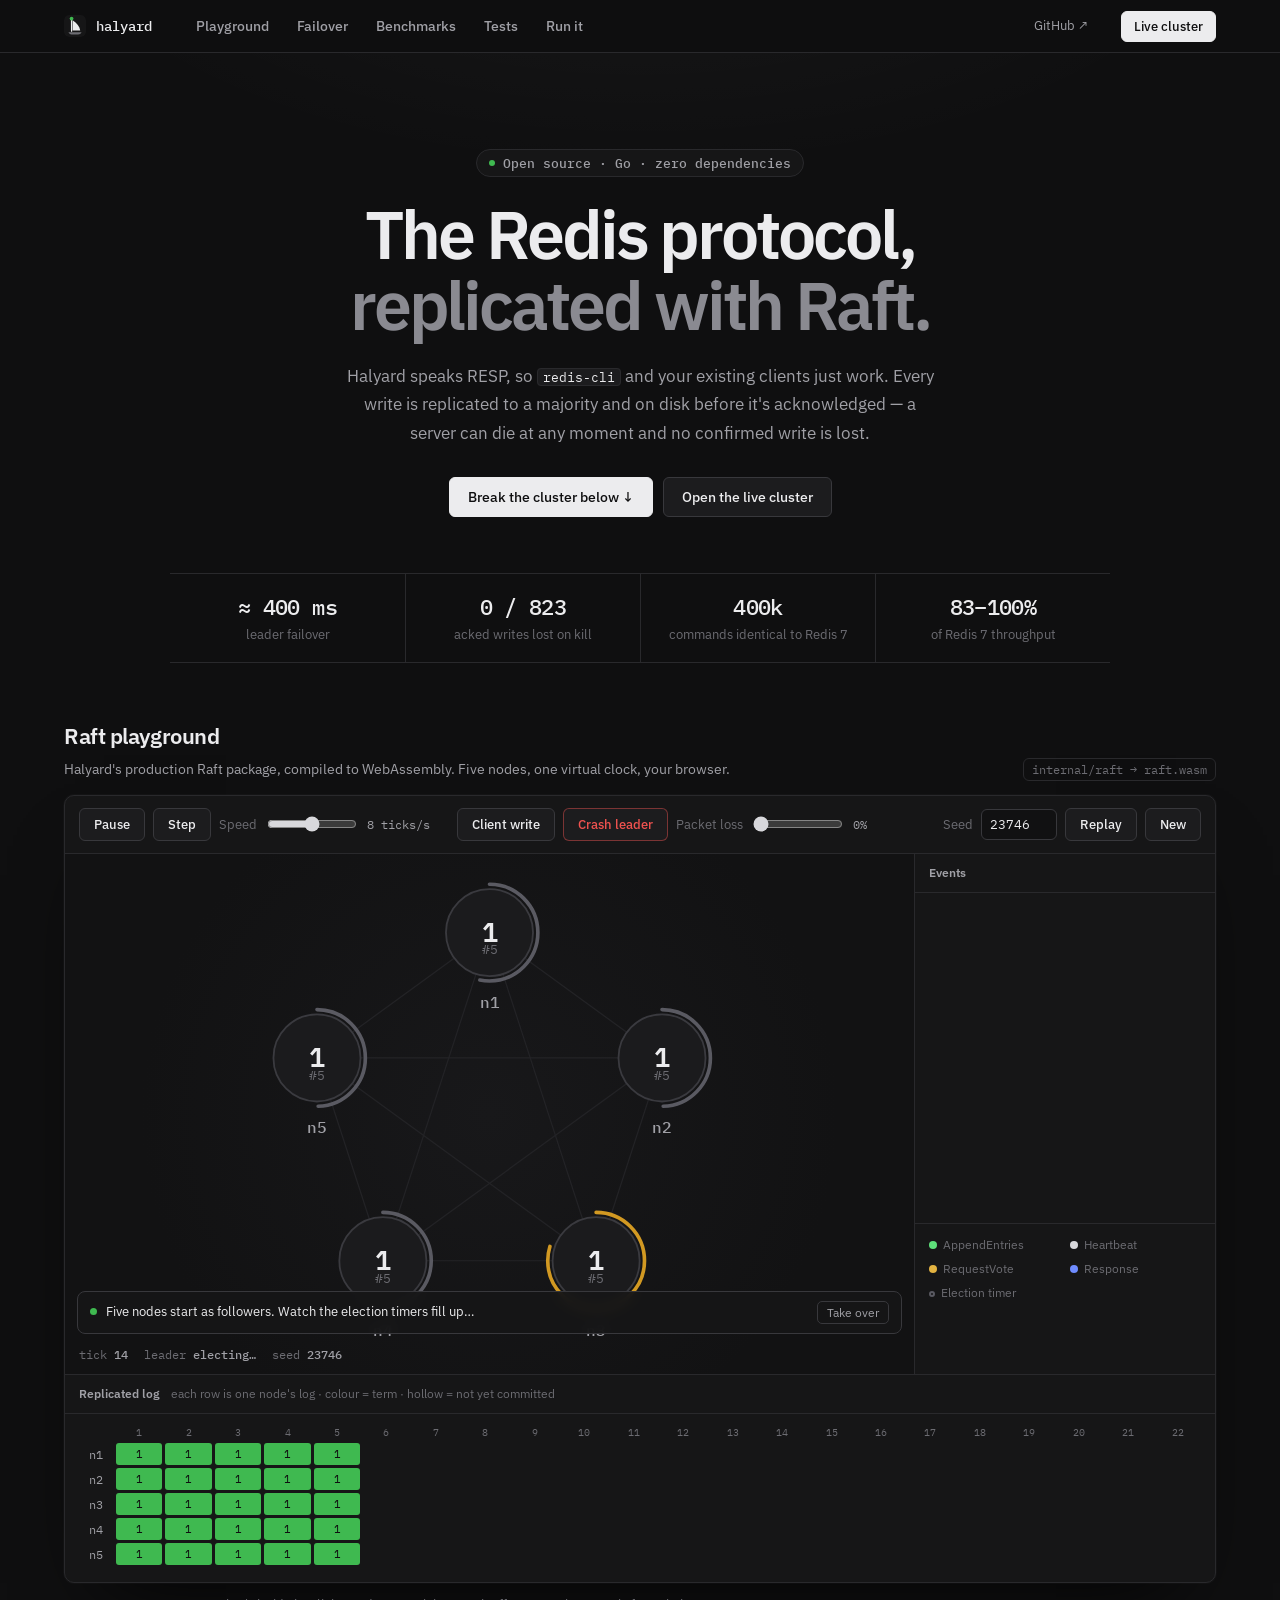
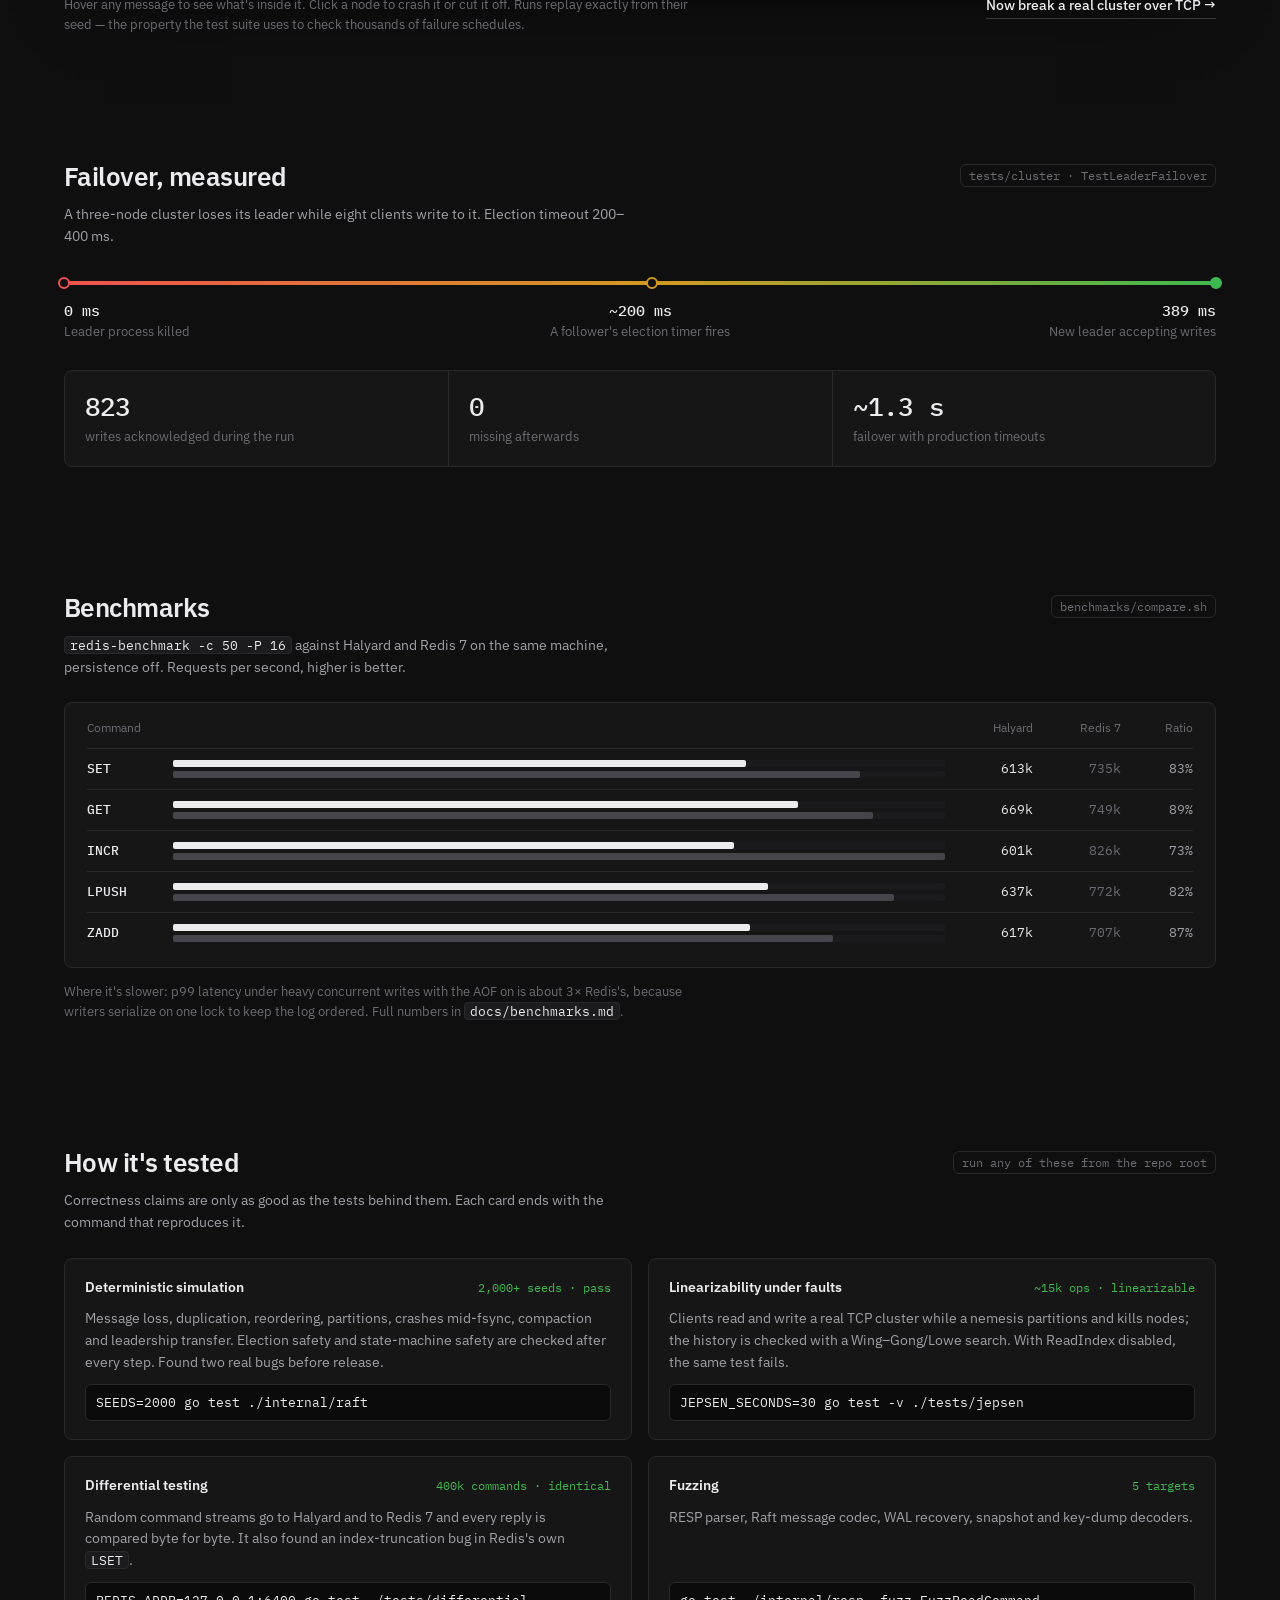
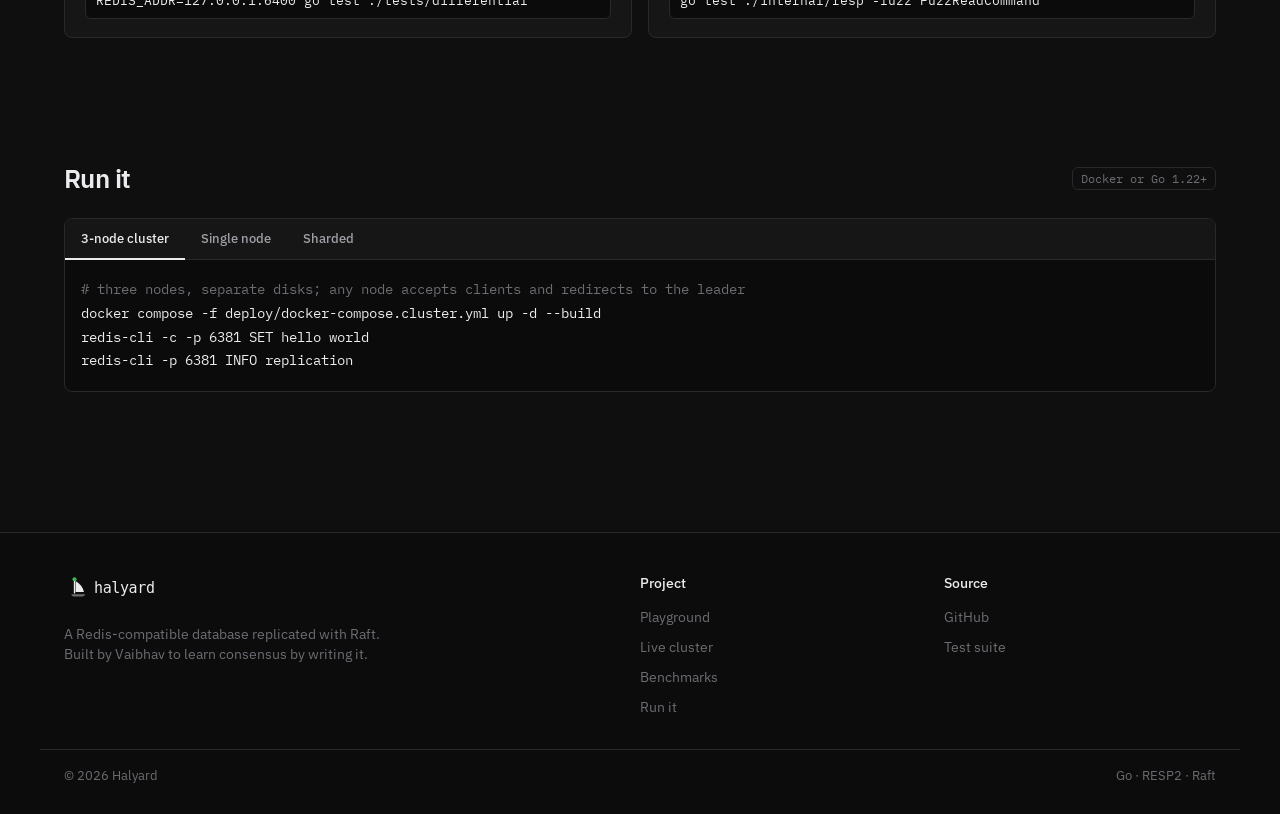
==== commit 74e44c39: "Rename module to github.com/tzar-beep/Halyard" ====
--- a/web/index.html
+++ b/web/index.html
@@ -31,7 +31,7 @@
         <a href="#tests">Tests</a>
         <a href="#run">Run it</a>
       </nav>
-      <a class="nav-link" href="https://github.com/tzar-beep" target="_blank" rel="noopener">GitHub ↗</a>
+      <a class="nav-link" href="https://github.com/tzar-beep/Halyard" target="_blank" rel="noopener">GitHub ↗</a>
       <a class="btn btn-primary nav-cta" href="cluster.html">Live cluster</a>
     </div>
   </header>
@@ -212,7 +212,7 @@
         <p>A Redis-compatible database replicated with Raft. Built by Vaibhav to learn consensus by writing it.</p>
       </div>
       <div class="f-col"><b>Project</b><a href="#playground">Playground</a><a href="cluster.html">Live cluster</a><a href="#benchmarks">Benchmarks</a><a href="#run">Run it</a></div>
-      <div class="f-col"><b>Source</b><a href="https://github.com/tzar-beep" target="_blank" rel="noopener">GitHub</a><a href="#tests">Test suite</a></div>
+      <div class="f-col"><b>Source</b><a href="https://github.com/tzar-beep/Halyard" target="_blank" rel="noopener">GitHub</a><a href="#tests">Test suite</a></div>
     </div>
     <div class="wrap f-base"><span>© 2026 Halyard</span><span>Go · RESP2 · Raft</span></div>
   </footer>
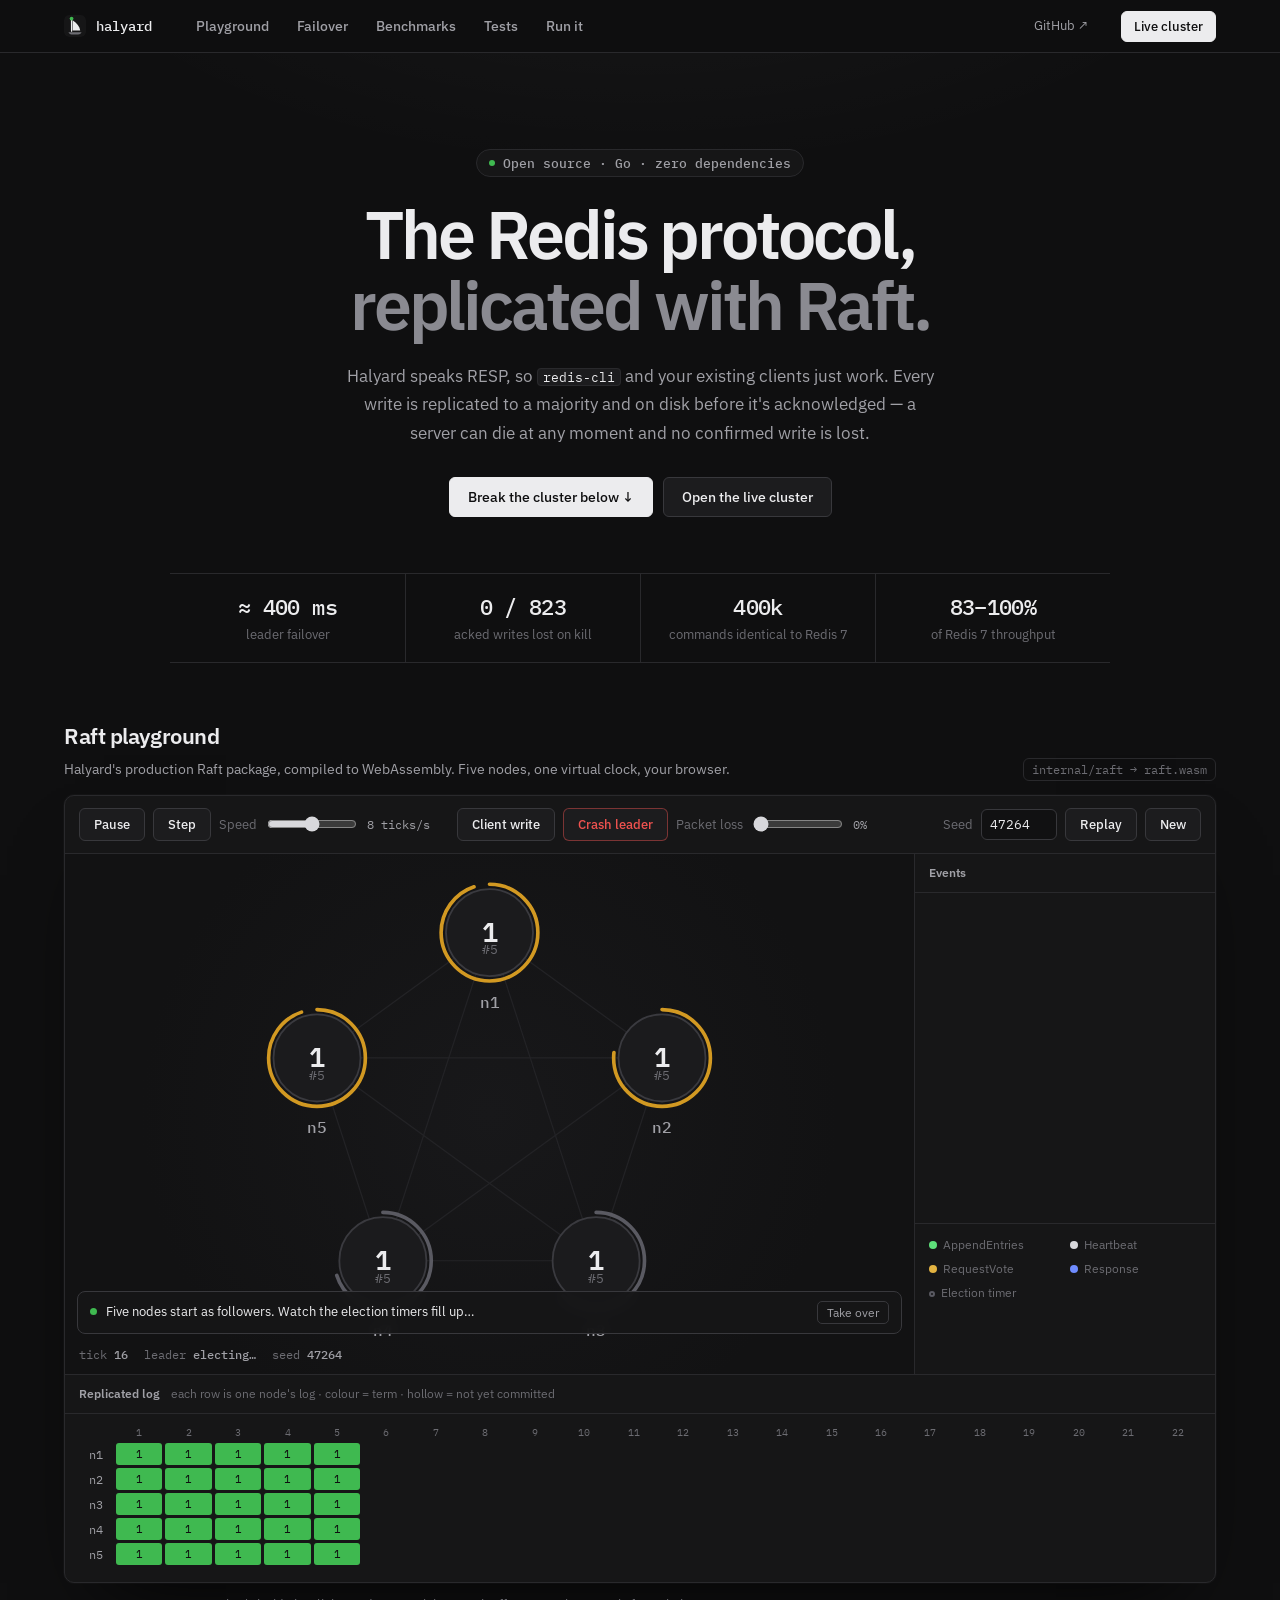
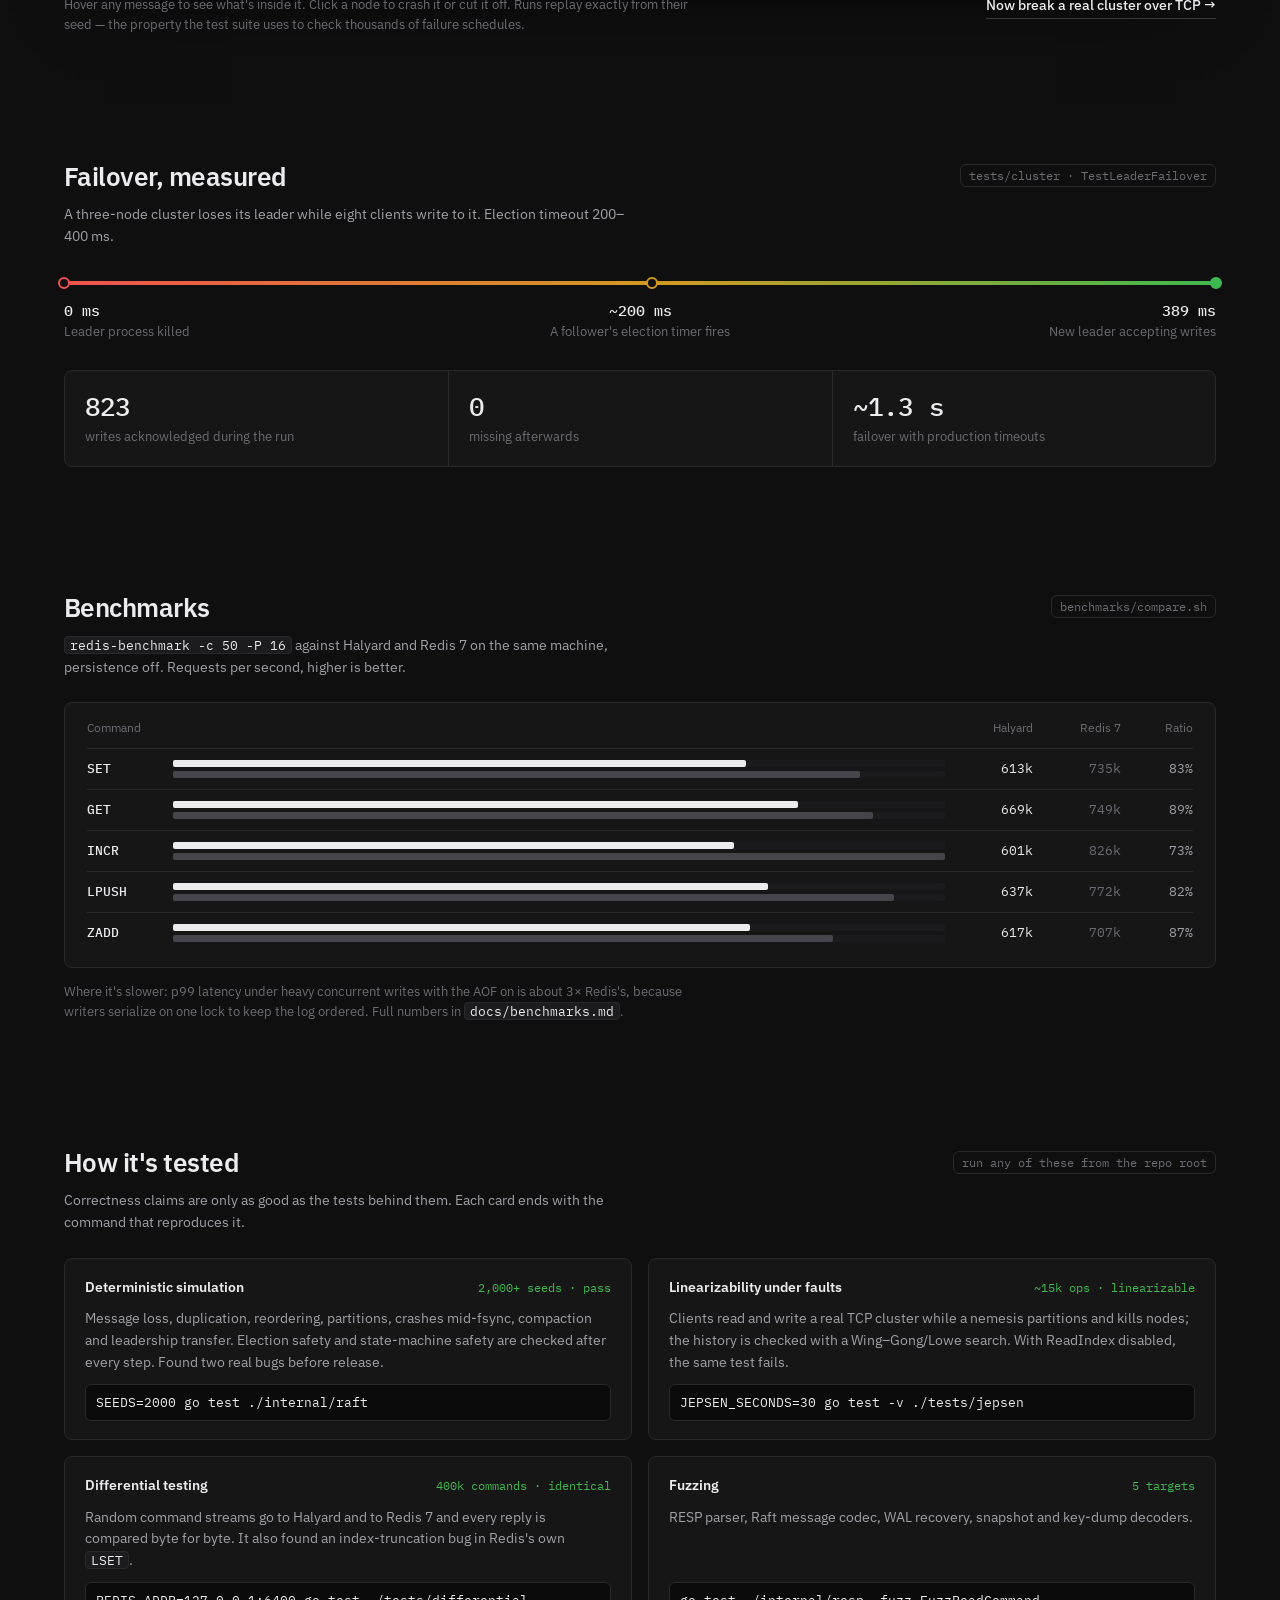
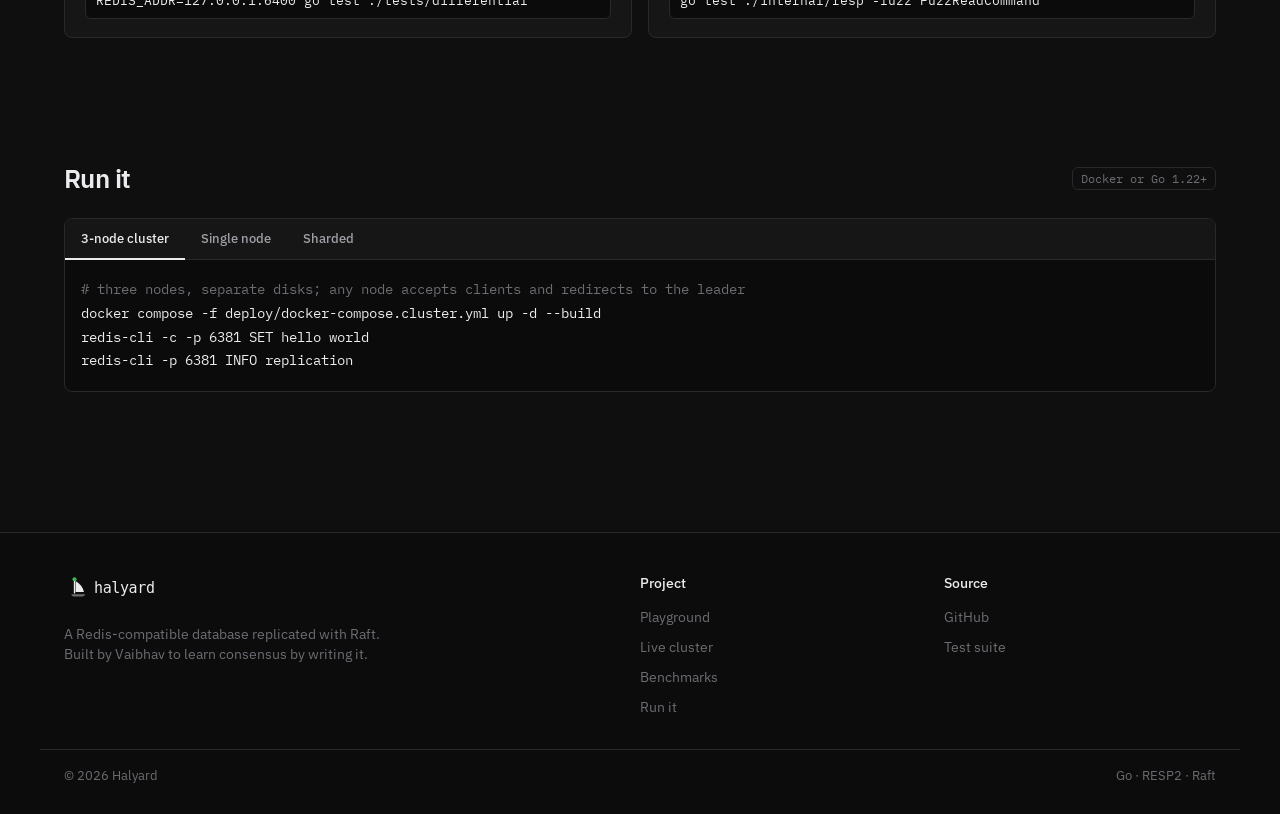
==== commit 7fc96b8d: "Dashboard: offline notice when the live cluster is unreachable" ====
--- a/web/index.html
+++ b/web/index.html
@@ -15,7 +15,7 @@
   <link rel="preconnect" href="https://fonts.googleapis.com">
   <link rel="preconnect" href="https://fonts.gstatic.com" crossorigin>
   <link href="https://fonts.googleapis.com/css2?family=IBM+Plex+Mono:wght@400;500&family=IBM+Plex+Sans:wght@400;500;600&display=swap" rel="stylesheet">
-  <link rel="stylesheet" href="style.css?v=11">
+  <link rel="stylesheet" href="style.css?v=12">
   <link rel="stylesheet" href="landing.css?v=13">
   <link rel="icon" href="mark.svg" type="image/svg+xml">
   <script src="wasm_exec.js"></script>
--- a/web/style.css
+++ b/web/style.css
@@ -352,3 +352,8 @@
 }
 
 .logo-mark { display: block; border-radius: 5px; }
+
+.offline { background: #1c1714; border-bottom: 1px solid rgba(210, 153, 34, .35); }
+.offline-inner { padding-top: 12px; padding-bottom: 12px; font-size: 13.5px; color: var(--text-2); }
+.offline b { color: var(--warn); font-weight: 500; }
+.offline a { color: var(--text); text-decoration: underline; text-underline-offset: 3px; }
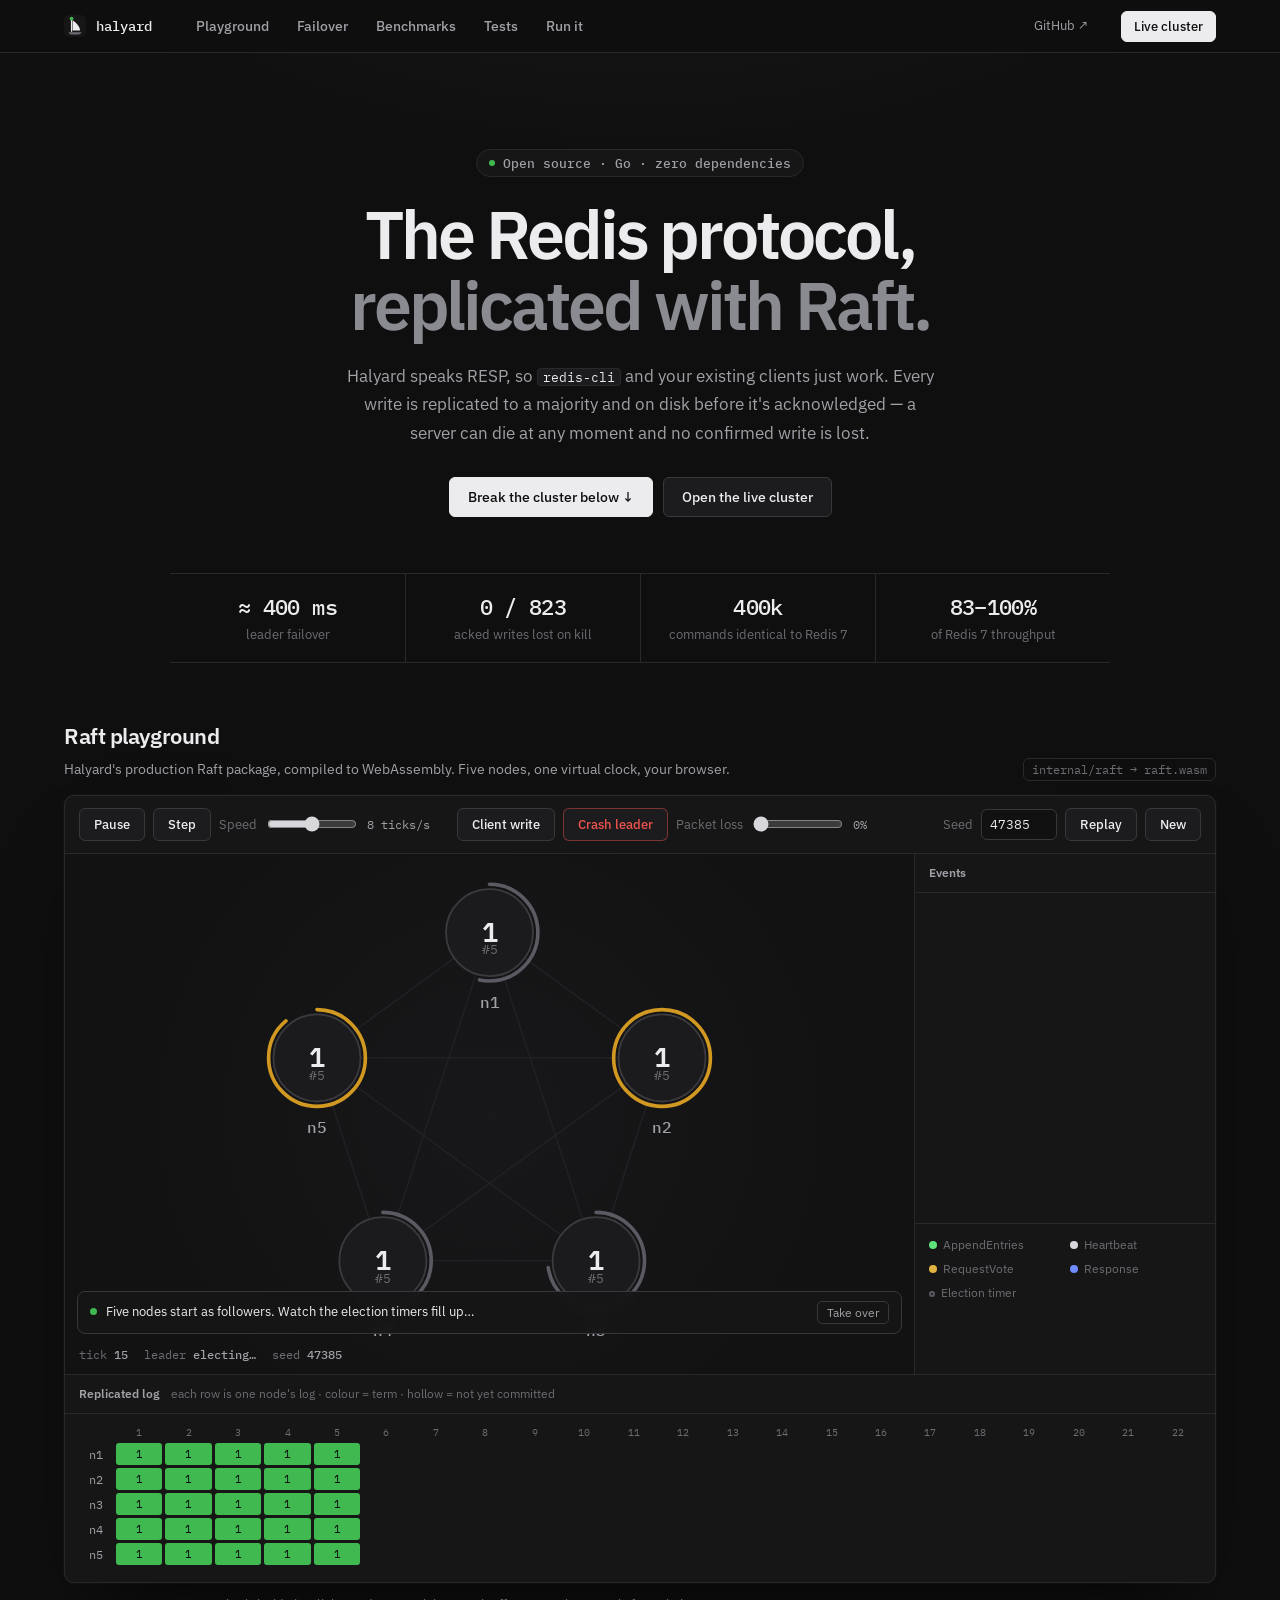
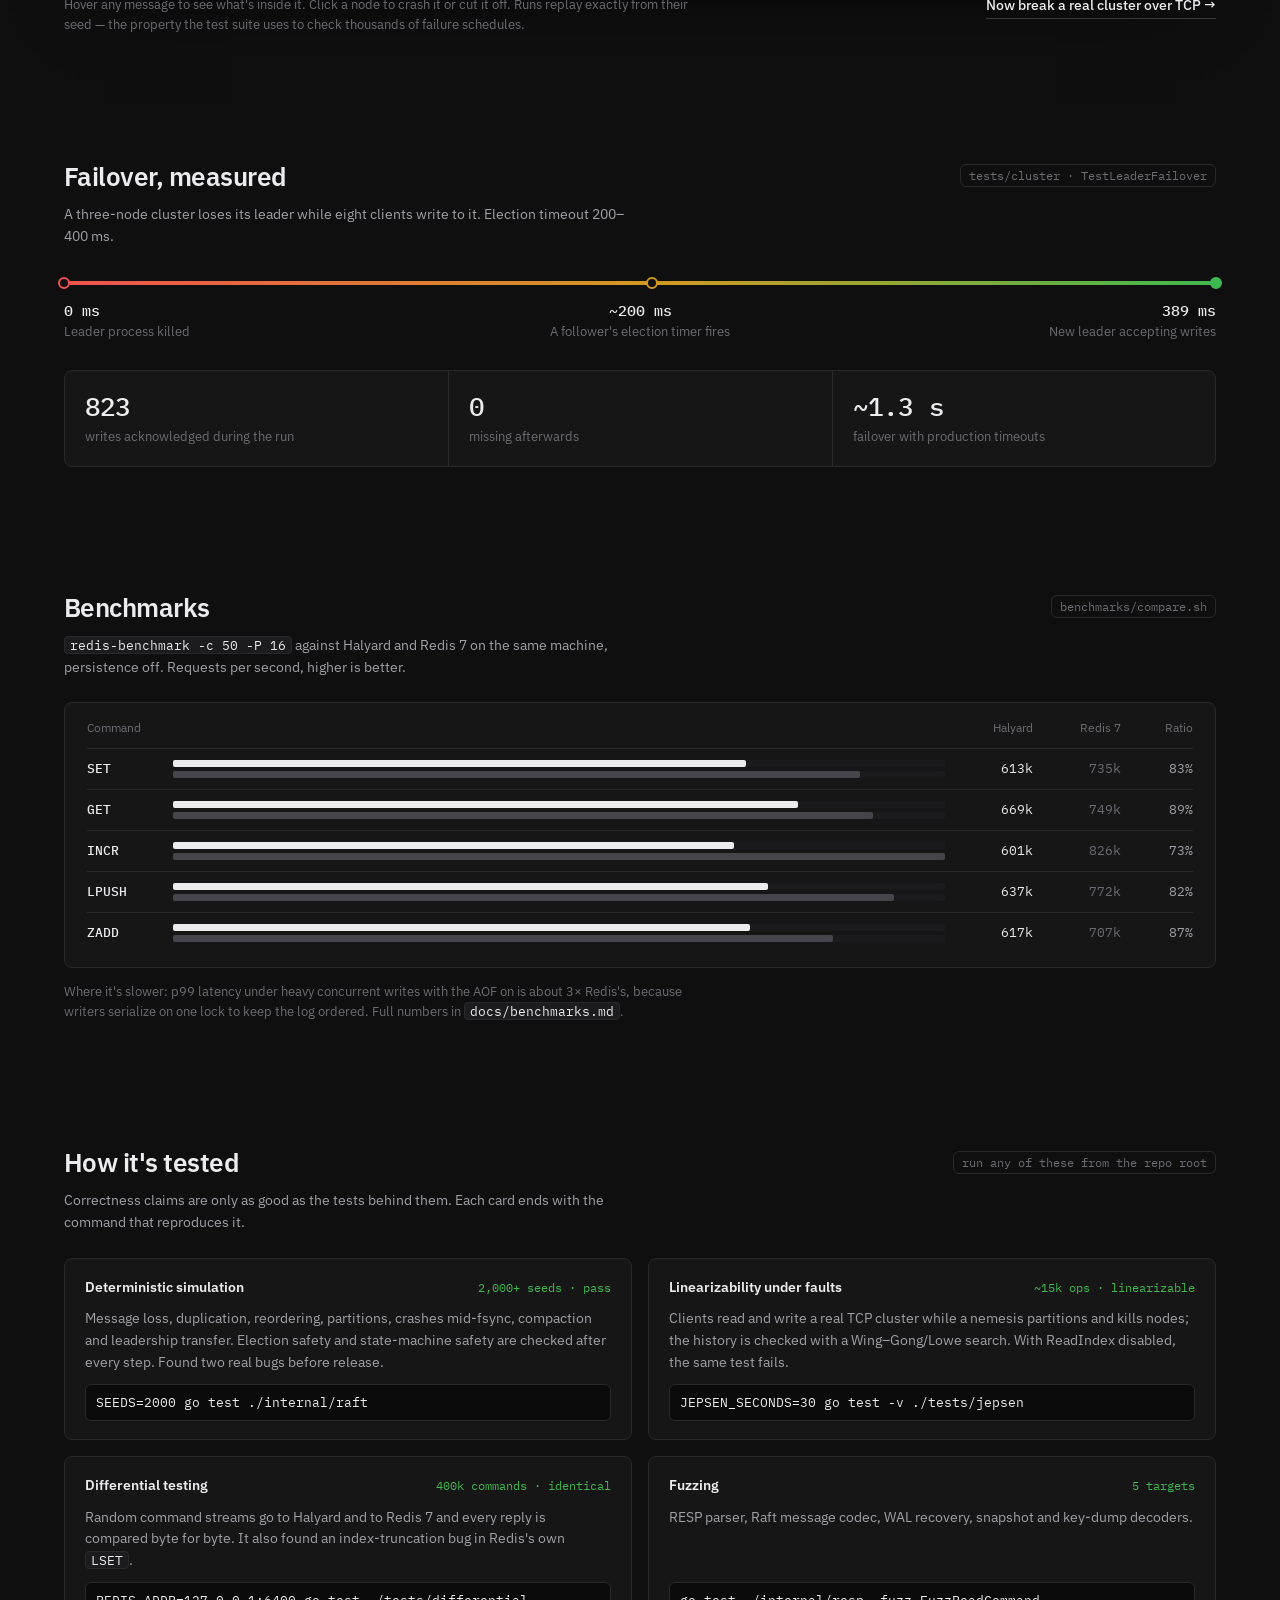
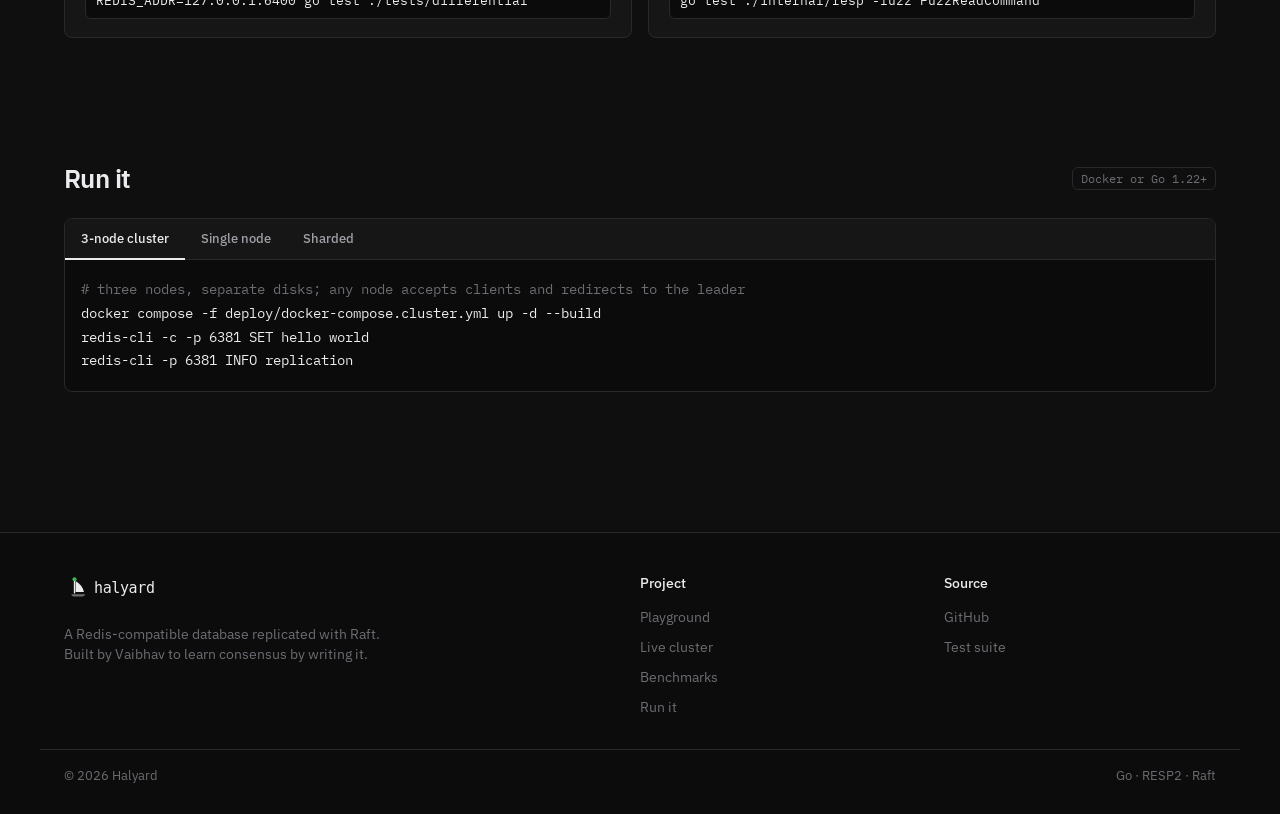
==== commit 6c69d0a8: "Revert "Dashboard: offline notice when the live cluster is unreachable" This reverts commit 7fc96b8d" ====
--- a/web/index.html
+++ b/web/index.html
@@ -15,7 +15,7 @@
   <link rel="preconnect" href="https://fonts.googleapis.com">
   <link rel="preconnect" href="https://fonts.gstatic.com" crossorigin>
   <link href="https://fonts.googleapis.com/css2?family=IBM+Plex+Mono:wght@400;500&family=IBM+Plex+Sans:wght@400;500;600&display=swap" rel="stylesheet">
-  <link rel="stylesheet" href="style.css?v=12">
+  <link rel="stylesheet" href="style.css?v=11">
   <link rel="stylesheet" href="landing.css?v=13">
   <link rel="icon" href="mark.svg" type="image/svg+xml">
   <script src="wasm_exec.js"></script>
--- a/web/style.css
+++ b/web/style.css
@@ -352,8 +352,3 @@
 }
 
 .logo-mark { display: block; border-radius: 5px; }
-
-.offline { background: #1c1714; border-bottom: 1px solid rgba(210, 153, 34, .35); }
-.offline-inner { padding-top: 12px; padding-bottom: 12px; font-size: 13.5px; color: var(--text-2); }
-.offline b { color: var(--warn); font-weight: 500; }
-.offline a { color: var(--text); text-decoration: underline; text-underline-offset: 3px; }
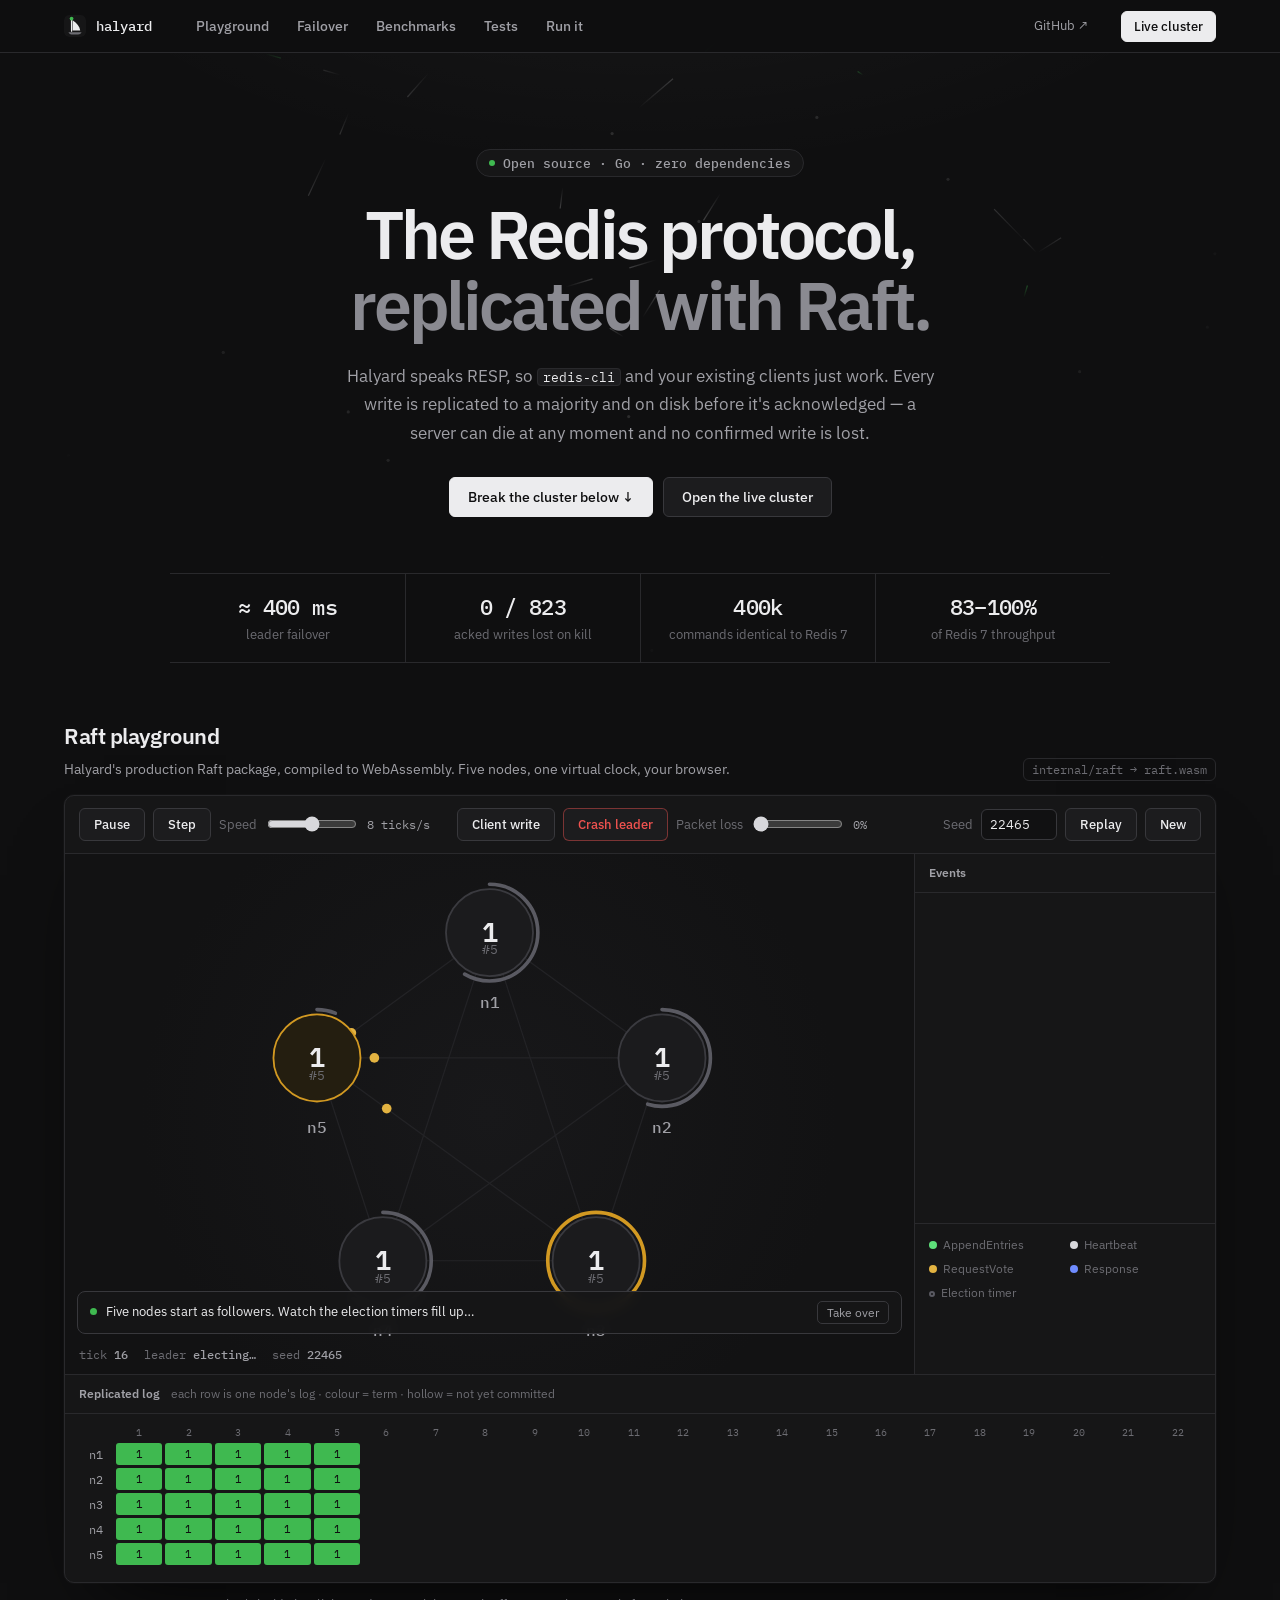
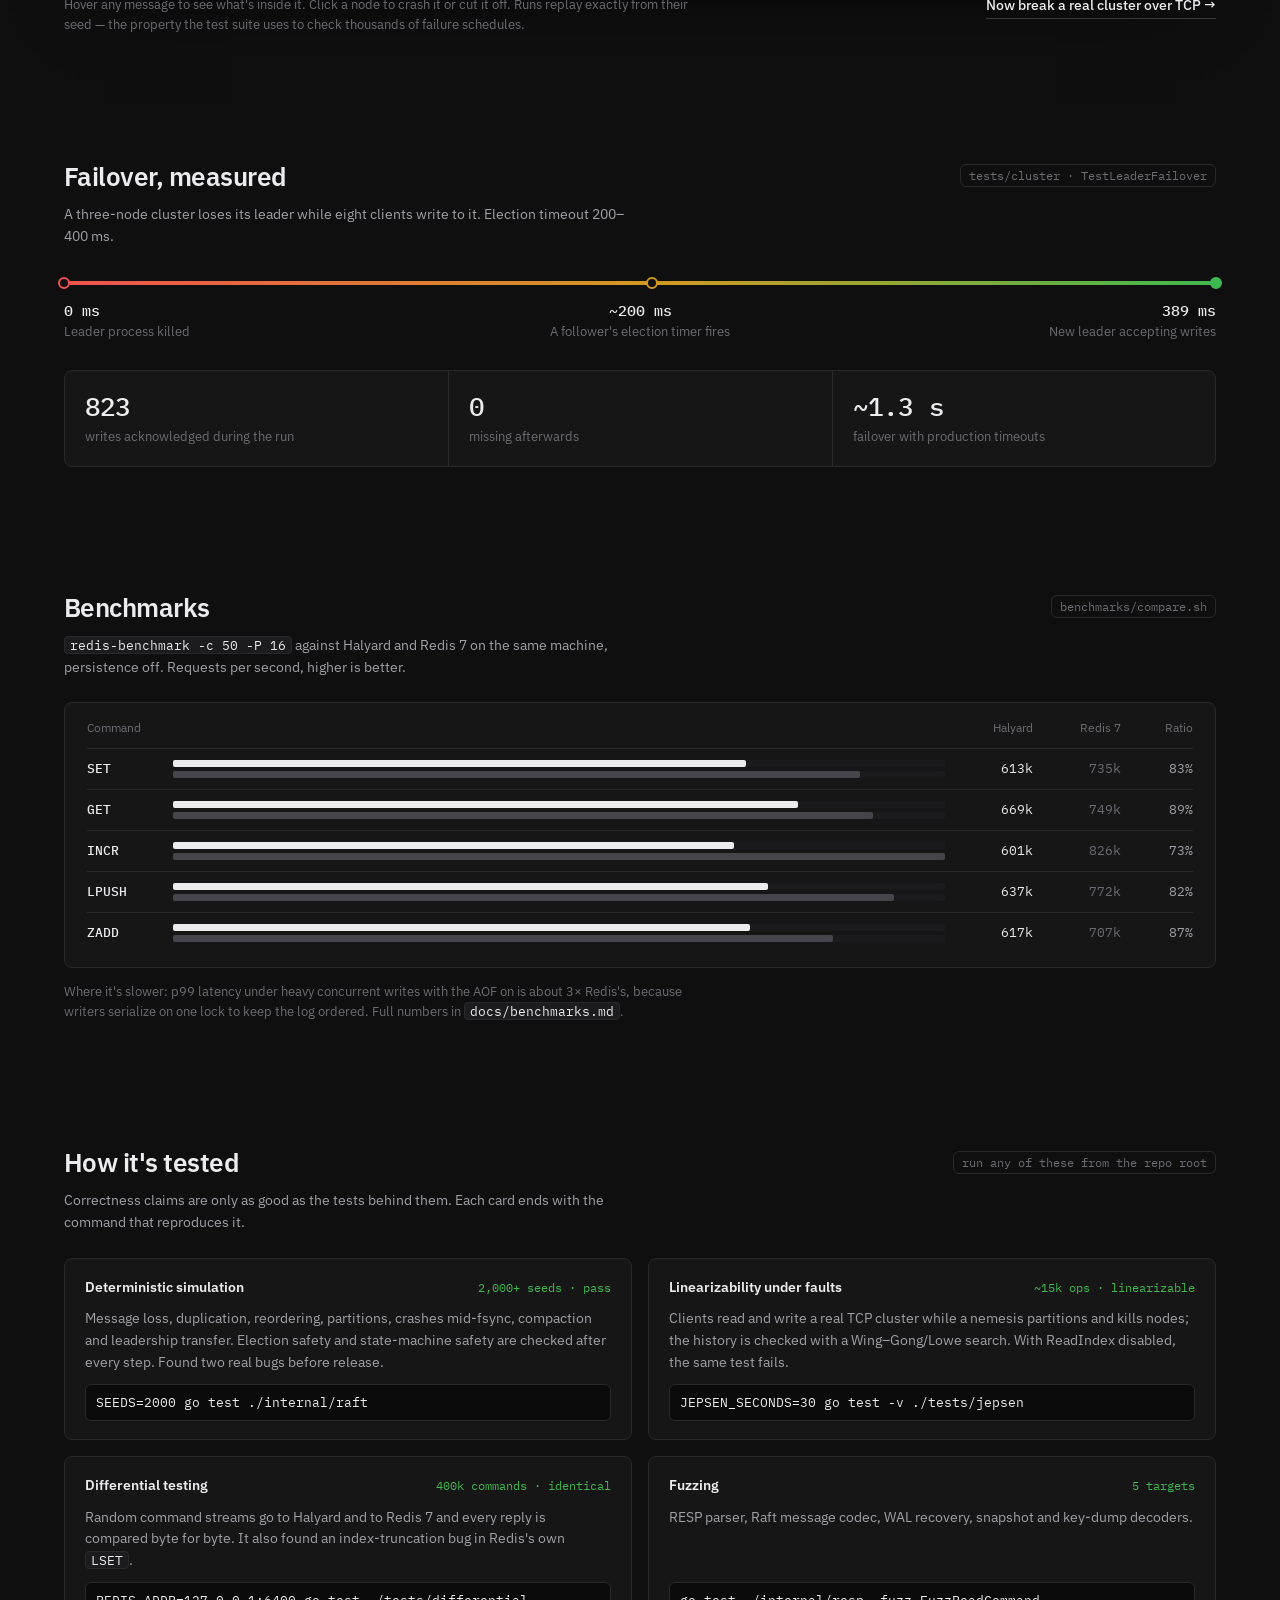
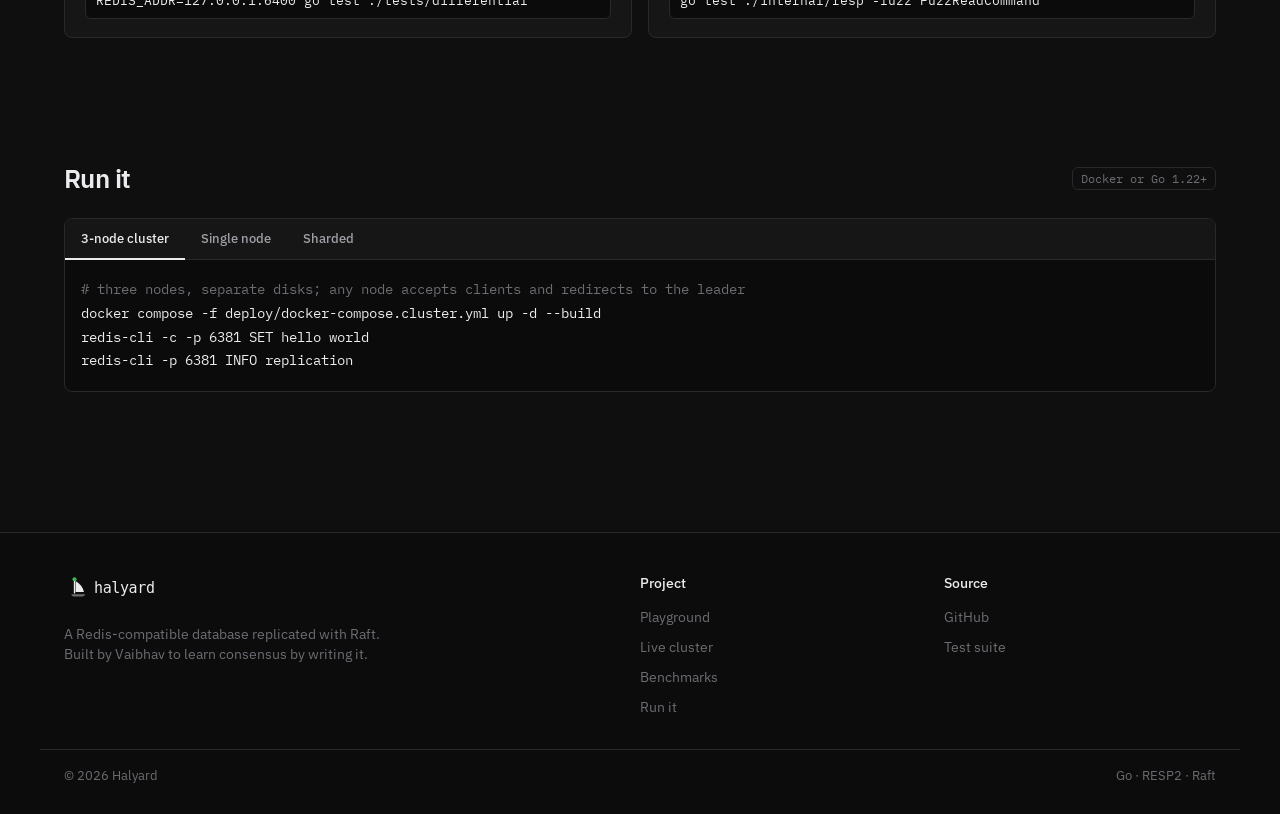
==== commit 3cf7b5a2: "Landing: animated Raft-traffic hero background" ====
--- a/web/index.html
+++ b/web/index.html
@@ -16,7 +16,7 @@
   <link rel="preconnect" href="https://fonts.gstatic.com" crossorigin>
   <link href="https://fonts.googleapis.com/css2?family=IBM+Plex+Mono:wght@400;500&family=IBM+Plex+Sans:wght@400;500;600&display=swap" rel="stylesheet">
   <link rel="stylesheet" href="style.css?v=11">
-  <link rel="stylesheet" href="landing.css?v=13">
+  <link rel="stylesheet" href="landing.css?v=14">
   <link rel="icon" href="mark.svg" type="image/svg+xml">
   <script src="wasm_exec.js"></script>
 </head>
@@ -37,7 +37,7 @@
   </header>
 
   <main>
-    <section class="intro wrap">
+    <section class="intro wrap"><canvas id="hero-bg" aria-hidden="true"></canvas>
       <p class="eyebrow"><span class="dot"></span>Open source · Go · zero dependencies</p>
       <h1>The Redis protocol,<br><span class="dim">replicated with Raft.</span></h1>
       <p class="lede">Halyard speaks RESP, so <code>redis-cli</code> and your existing clients just work. Every write is
@@ -218,6 +218,6 @@
   </footer>
 
   <script src="playground.js?v=4"></script>
-  <script src="landing.js?v=11"></script>
+  <script src="landing.js?v=12"></script>
 </body>
 </html>
--- a/web/landing.css
+++ b/web/landing.css
@@ -235,3 +235,7 @@
   .f-brand { grid-column: 1 / -1; }
   .tl-labels { font-size: 11.5px; }
 }
+
+.intro { position: relative; isolation: isolate; }
+#hero-bg { position: absolute; z-index: -1; top: -60px; left: 50%; width: 100vw; height: calc(100% + 60px); transform: translateX(-50%); pointer-events: none;
+  -webkit-mask-image: radial-gradient(ellipse 70% 75% at 50% 40%, #000 30%, transparent 75%); mask-image: radial-gradient(ellipse 70% 75% at 50% 40%, #000 30%, transparent 75%); }
